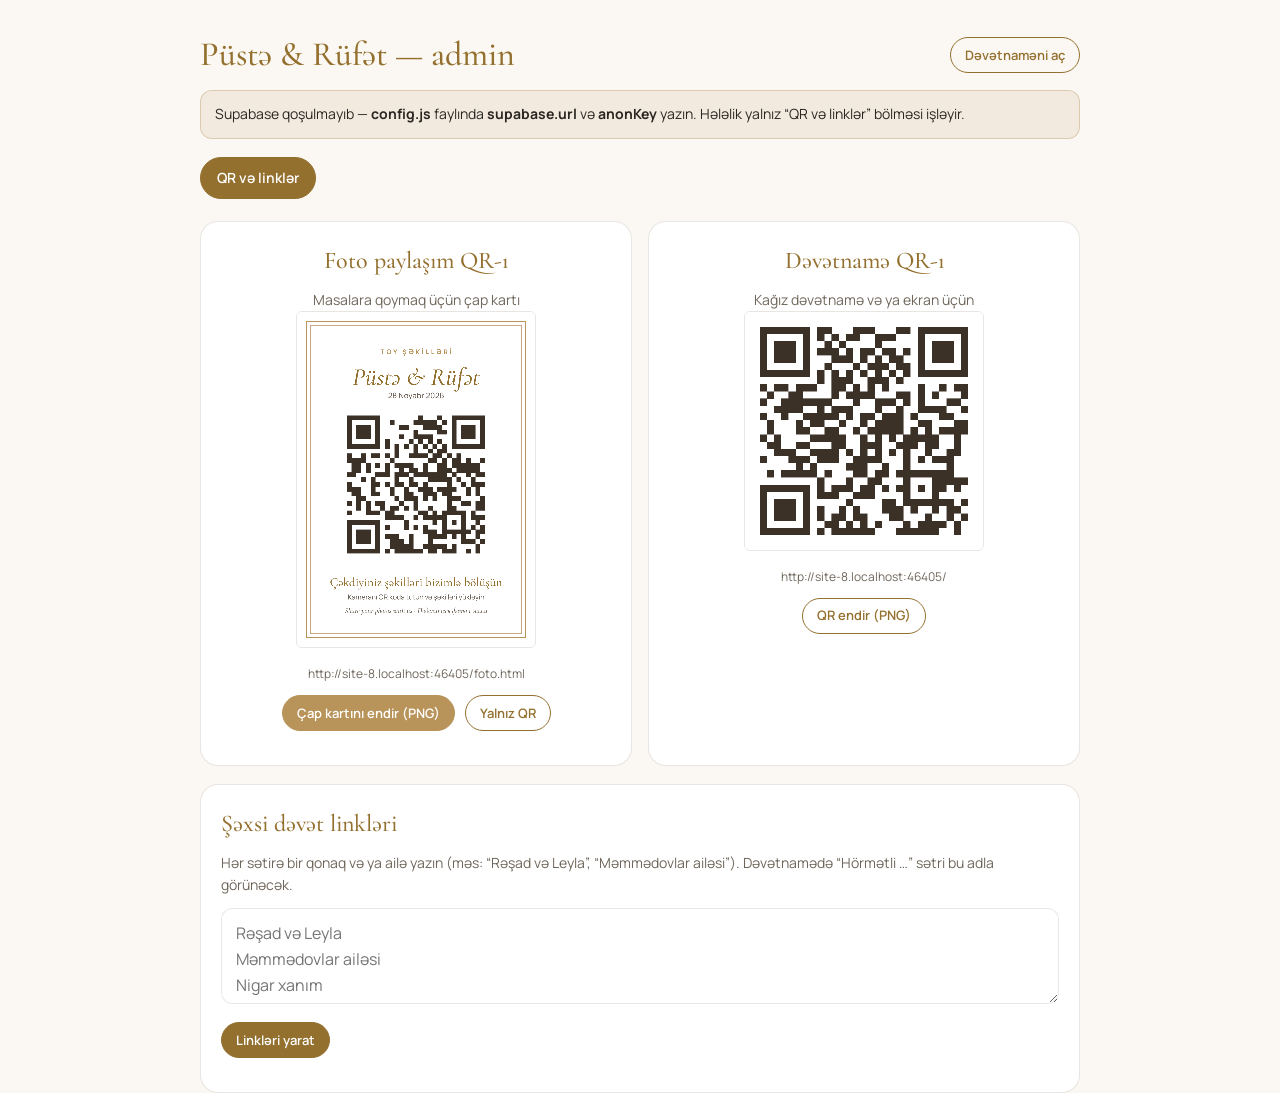
==== admin.html @ 95a64c93 "Add files via upload" ====
<!doctype html>
<html lang="az">
<head>
<meta charset="utf-8">
<meta name="viewport" content="width=device-width, initial-scale=1">
<meta name="robots" content="noindex, nofollow">
<title>Admin — Toy</title>
<link rel="preconnect" href="https://fonts.googleapis.com">
<link rel="preconnect" href="https://fonts.gstatic.com" crossorigin>
<link href="https://fonts.googleapis.com/css2?family=Cormorant+Garamond:ital,wght@0,500;1,500&family=Manrope:wght@400;500;600;700&display=swap" rel="stylesheet">
<link rel="stylesheet" href="assets/style.css">
<style>
  body { background: var(--ivory); }
  .wrap { max-width: 920px; }
  .top { padding: 28px 0 8px; display: flex; justify-content: space-between; align-items: center; gap: 12px; flex-wrap: wrap; }
  .top h1 { font-family: var(--serif); font-weight: 500; font-size: 34px; color: var(--emerald); }
  .tabs { display: flex; gap: 6px; flex-wrap: wrap; margin: 16px 0 22px; }
  .tabs button { border: 1px solid var(--line); background: var(--paper); padding: 9px 16px; border-radius: 999px; font-weight: 600; font-size: 14px; cursor: pointer; }
  .tabs button[aria-selected="true"] { background: var(--emerald); color: var(--paper); border-color: var(--emerald); }
  .panel { display: none; } .panel.on { display: block; }
  .stats { display: grid; grid-template-columns: repeat(auto-fit, minmax(150px, 1fr)); gap: 10px; margin-bottom: 18px; }
  .stat { background: var(--paper); border: 1px solid var(--line); border-radius: 14px; padding: 14px 16px; }
  .stat b { display: block; font-family: var(--serif); font-size: 36px; color: var(--emerald); line-height: 1.1; font-weight: 500; }
  .stat span { font-size: 12px; color: var(--ink-soft); font-weight: 600; letter-spacing: .04em; }
  .tbl-wrap { overflow-x: auto; background: var(--paper); border: 1px solid var(--line); border-radius: 14px; }
  table { width: 100%; border-collapse: collapse; font-size: 14px; }
  th, td { text-align: left; padding: 10px 12px; border-bottom: 1px solid var(--line); vertical-align: top; }
  th { font-size: 11px; text-transform: uppercase; letter-spacing: .08em; color: var(--ink-soft); background: rgba(0,0,0,.02); }
  tr:last-child td { border-bottom: 0; }
  .pill { display: inline-block; padding: 2px 10px; border-radius: 999px; font-size: 12px; font-weight: 700; }
  .pill.yes { background: rgba(47,107,79,.12); color: var(--ok); }
  .pill.no { background: rgba(155,59,59,.1); color: var(--err); }
  .pill.maybe { background: rgba(176,141,87,.15); color: #7E5E2D; }
  .del { border: 0; background: none; color: var(--err); cursor: pointer; font-size: 18px; line-height: 1; padding: 4px; }
  .bar { display: flex; gap: 10px; flex-wrap: wrap; align-items: center; margin-bottom: 14px; }
  .login { max-width: 380px; margin: 40px auto; background: var(--paper); border: 1px solid var(--line); border-radius: var(--radius); padding: 26px; box-shadow: var(--shadow); }
  .qr-grid { display: grid; grid-template-columns: repeat(auto-fit, minmax(260px, 1fr)); gap: 16px; }
  .qr-box { background: var(--paper); border: 1px solid var(--line); border-radius: var(--radius); padding: 20px; text-align: center; }
  .qr-box canvas { width: 100%; max-width: 240px; height: auto; border-radius: 6px; border: 1px solid var(--line); }
  .qr-box h3, .links h3 { font-family: var(--serif); font-weight: 500; font-size: 24px; color: var(--emerald); margin-bottom: 8px; }
  .url { font-size: 12px; word-break: break-all; color: var(--ink-soft); margin: 8px 0 12px; }
  .links { margin-top: 18px; background: var(--paper); border: 1px solid var(--line); border-radius: var(--radius); padding: 20px; }
  .link-row { display: flex; gap: 8px; align-items: center; padding: 10px 0; border-bottom: 1px solid var(--line); flex-wrap: wrap; }
  .link-row:last-child { border-bottom: 0; }
  .link-row .nm { font-weight: 700; min-width: 140px; }
  .link-row .u { flex: 1; font-size: 12px; color: var(--ink-soft); word-break: break-all; min-width: 200px; }
  .btn.sm { min-height: 36px; padding: 0 14px; font-size: 13px; }
  .pgrid { display: grid; grid-template-columns: repeat(auto-fill, minmax(110px, 1fr)); gap: 6px; }
  .pgrid figure { position: relative; aspect-ratio: 1; background: #E8E2D4; border-radius: 6px; overflow: hidden; }
  .pgrid img { width: 100%; height: 100%; object-fit: cover; }
  .pgrid .del { position: absolute; top: 4px; right: 4px; background: rgba(255,255,255,.9); border-radius: 50%; width: 28px; height: 28px; font-size: 16px; }
  .pgrid figcaption { position: absolute; left: 0; right: 0; bottom: 0; font-size: 10px; color: #fff; background: linear-gradient(transparent, rgba(0,0,0,.6)); padding: 10px 6px 4px; white-space: nowrap; overflow: hidden; text-overflow: ellipsis; }
  .warn { background: rgba(176,141,87,.12); border: 1px solid rgba(176,141,87,.35); border-radius: 12px; padding: 12px 14px; font-size: 14px; margin-bottom: 18px; }
</style>
</head>
<body>
<div class="wrap">
  <div class="top">
    <h1 id="title">Admin panel</h1>
    <div class="bar" style="margin:0"><a class="btn ghost sm" href="index.html" target="_blank">Dəvətnaməni aç</a><button class="btn ghost sm" id="logout" hidden>Çıxış</button></div>
  </div>

  <div class="warn" id="demoWarn" hidden>Supabase qoşulmayıb — <b>config.js</b> faylında <b>supabase.url</b> və <b>anonKey</b> yazın. Hələlik yalnız “QR və linklər” bölməsi işləyir.</div>

  <form class="login" id="loginForm" hidden>
    <h2 class="sec-title" style="font-size:30px;margin-bottom:16px">Giriş</h2>
    <div class="field"><label for="em">E-poçt</label><input class="input" id="em" type="email" autocomplete="username" required></div>
    <div class="field"><label for="pw">Şifrə</label><input class="input" id="pw" type="password" autocomplete="current-password" required></div>
    <button class="btn block">Daxil ol</button>
    <div class="notice" id="loginMsg"></div>
  </form>

  <div class="tabs" role="tablist" id="tabs">
    <button role="tab" data-p="pRsvp" class="needs-auth">Təsdiqlər</button>
    <button role="tab" data-p="pWish" class="needs-auth">Təbriklər</button>
    <button role="tab" data-p="pPhoto" class="needs-auth">Şəkillər</button>
    <button role="tab" data-p="pQr">QR və linklər</button>
  </div>

  <!-- RSVP -->
  <section class="panel" id="pRsvp">
    <div class="stats" id="stats"></div>
    <div class="bar"><button class="btn sm" id="csv">CSV (Excel) endir</button><button class="btn ghost sm" id="reloadR">Yenilə</button></div>
    <div class="tbl-wrap"><table><thead><tr><th>Ad</th><th>Cavab</th><th>Nəfər</th><th>Qeyd</th><th>Tarix</th><th></th></tr></thead><tbody id="rBody"></tbody></table></div>
  </section>

  <!-- Guestbook -->
  <section class="panel" id="pWish">
    <div class="bar"><span class="muted" id="wCount"></span></div>
    <div class="tbl-wrap"><table><thead><tr><th>Ad</th><th>Təbrik</th><th>Tarix</th><th></th></tr></thead><tbody id="wBody"></tbody></table></div>
  </section>

  <!-- Photos -->
  <section class="panel" id="pPhoto">
    <div class="bar"><button class="btn gold sm" id="zip">Bütün şəkilləri ZIP endir</button><span class="muted" id="pCount"></span></div>
    <div class="progress" id="zprog"><i></i></div>
    <p class="muted" id="zmsg" style="margin:8px 0 14px;font-size:14px"></p>
    <div class="pgrid" id="pGrid"></div>
  </section>

  <!-- QR & Links -->
  <section class="panel" id="pQr">
    <div class="qr-grid">
      <div class="qr-box">
        <h3>Foto paylaşım QR-ı</h3>
        <p class="muted" style="font-size:14px">Masalara qoymaq üçün çap kartı</p>
        <canvas id="cardCanvas" width="1240" height="1748"></canvas>
        <p class="url" id="fotoUrl"></p>
        <div class="bar" style="justify-content:center"><button class="btn gold sm" id="dlCard">Çap kartını endir (PNG)</button><button class="btn ghost sm" id="dlQr">Yalnız QR</button></div>
      </div>
      <div class="qr-box">
        <h3>Dəvətnamə QR-ı</h3>
        <p class="muted" style="font-size:14px">Kağız dəvətnamə və ya ekran üçün</p>
        <canvas id="invQr" width="1024" height="1024"></canvas>
        <p class="url" id="invUrl"></p>
        <div class="bar" style="justify-content:center"><button class="btn ghost sm" id="dlInv">QR endir (PNG)</button></div>
      </div>
    </div>

    <div class="links">
      <h3>Şəxsi dəvət linkləri</h3>
      <p class="muted" style="font-size:14px;margin-bottom:12px">Hər sətirə bir qonaq və ya ailə yazın (məs: “Rəşad və Leyla”, “Məmmədovlar ailəsi”). Dəvətnamədə “Hörmətli …” sətri bu adla görünəcək.</p>
      <textarea class="input" id="names" placeholder="Rəşad və Leyla&#10;Məmmədovlar ailəsi&#10;Nigar xanım"></textarea>
      <div class="bar" style="margin-top:10px"><button class="btn sm" id="mk">Linkləri yarat</button></div>
      <div id="linkList"></div>
    </div>
  </section>
</div>

<script src="config.js"></script>
<script src="assets/core.js"></script>
<script src="assets/vendor/qrcode.js"></script>
<script>
(function () {
  const T = TOY, W = T.W, $ = id => document.getElementById(id);
  const fmt = s => new Date(s).toLocaleString("az-AZ", { timeZone: "Asia/Baku", day: "2-digit", month: "2-digit", hour: "2-digit", minute: "2-digit" });
  $("title").textContent = `${W.bride} & ${W.groom} — admin`;
  let sb = null, rsvps = [], photos = [];

  /* ---------- Tabs ---------- */
  function openTab(id) {
    document.querySelectorAll(".tabs button").forEach(b => b.setAttribute("aria-selected", b.dataset.p === id));
    document.querySelectorAll(".panel").forEach(p => p.classList.toggle("on", p.id === id));
  }
  $("tabs").addEventListener("click", e => { const b = e.target.closest("button"); if (b && !b.hidden) openTab(b.dataset.p); });
  function authUI(on) {
    document.querySelectorAll(".needs-auth").forEach(b => b.hidden = !on);
    $("loginForm").hidden = on || T.isDemo;
    $("logout").hidden = !on;
    openTab(on ? "pRsvp" : "pQr");
  }

  /* ---------- Auth ---------- */
  async function init() {
    buildQr();
    if (T.isDemo) { $("demoWarn").hidden = false; authUI(false); return; }
    sb = await T.sb();
    const { data } = await sb.auth.getSession();
    if (data.session) { authUI(true); loadAll(); } else authUI(false);
  }
  $("loginForm").addEventListener("submit", async e => {
    e.preventDefault();
    const { error } = await sb.auth.signInWithPassword({ email: $("em").value.trim(), password: $("pw").value });
    if (error) { const m = $("loginMsg"); m.className = "notice show err"; m.textContent = "E-poçt və ya şifrə yanlışdır."; return; }
    authUI(true); loadAll();
  });
  $("logout").onclick = async () => { await sb.auth.signOut(); location.reload(); };

  function loadAll() { loadR(); loadW(); loadP(); }

  /* ---------- RSVP ---------- */
  async function loadR() {
    const { data, error } = await sb.from("rsvps").select("*").order("created_at", { ascending: false });
    if (error) { $("rBody").innerHTML = `<tr><td colspan="6">Xəta: ${T.esc(error.message)} — admin e-poçtu SQL-də düzgün yazılıbmı?</td></tr>`; return; }
    rsvps = data || [];
    const by = k => rsvps.filter(r => r.attending === k);
    const heads = by("yes").reduce((s, r) => s + (r.guests || 0), 0);
    const maybeHeads = by("maybe").reduce((s, r) => s + (r.guests || 0), 0);
    $("stats").innerHTML = [
      [heads, `Gələcək nəfər (${by("yes").length} cavab)`],
      [by("no").length, "Gəlməyəcək"],
      [maybeHeads, `Bəlkə — nəfər (${by("maybe").length} cavab)`],
      [rsvps.length, "Cəmi cavab"]
    ].map(([n, l]) => `<div class="stat"><b>${n}</b><span>${l}</span></div>`).join("");
    const lbl = { yes: "Gələcək", no: "Gəlməyəcək", maybe: "Bəlkə" };
    $("rBody").innerHTML = rsvps.length ? rsvps.map(r => `<tr><td><b>${T.esc(r.name)}</b></td><td><span class="pill ${r.attending}">${lbl[r.attending] || r.attending}</span></td><td>${r.guests ?? ""}</td><td>${T.esc(r.message || "")}</td><td style="white-space:nowrap">${fmt(r.created_at)}</td><td><button class="del" data-t="rsvps" data-id="${r.id}" title="Sil">×</button></td></tr>`).join("")
      : `<tr><td colspan="6" class="muted">Hələ cavab yoxdur.</td></tr>`;
  }
  $("reloadR").onclick = loadR;
  $("csv").onclick = () => {
    const rows = [["Ad", "Cavab", "Nəfər", "Qeyd", "Dil", "Tarix"], ...rsvps.map(r => [r.name, r.attending, r.guests, r.message || "", r.lang || "", fmt(r.created_at)])];
    const csv = "﻿" + rows.map(r => r.map(v => `"${String(v ?? "").replace(/"/g, '""')}"`).join(";")).join("\r\n");
    download(new Blob([csv], { type: "text/csv;charset=utf-8" }), "toy-tesdiqler.csv");
  };

  /* ---------- Guestbook ---------- */
  async function loadW() {
    const { data, error } = await sb.from("guestbook").select("*").order("created_at", { ascending: false });
    if (error) return;
    $("wCount").textContent = `${data.length} təbrik`;
    $("wBody").innerHTML = data.length ? data.map(w => `<tr><td><b>${T.esc(w.name)}</b></td><td>${T.esc(w.message)}</td><td style="white-space:nowrap">${fmt(w.created_at)}</td><td><button class="del" data-t="guestbook" data-id="${w.id}" title="Sil">×</button></td></tr>`).join("")
      : `<tr><td colspan="4" class="muted">Hələ təbrik yoxdur.</td></tr>`;
  }

  /* ---------- Photos ---------- */
  async function loadP() {
    const { data, error } = await sb.from("photos").select("*").order("created_at", { ascending: false });
    if (error) return;
    photos = data || [];
    $("pCount").textContent = `${photos.length} şəkil`;
    $("pGrid").innerHTML = photos.map(p => `<figure><img loading="lazy" src="${T.esc(T.photoUrl(p.path))}" alt=""><button class="del" data-t="photos" data-id="${p.id}" data-path="${T.esc(p.path)}" title="Sil">×</button>${p.uploader ? `<figcaption>${T.esc(p.uploader)}</figcaption>` : ""}</figure>`).join("");
  }
  $("zip").onclick = async () => {
    if (!photos.length) return;
    const btn = $("zip"); btn.disabled = true;
    if (!window.JSZip) await new Promise((res, rej) => { const s = document.createElement("script"); s.src = "assets/vendor/jszip.min.js"; s.onload = res; s.onerror = rej; document.head.appendChild(s); });
    const zip = new JSZip(), bar = $("zprog"); bar.classList.add("show");
    let i = 0, fail = 0;
    for (const p of photos) {
      try {
        const r = await fetch(T.photoUrl(p.path)); if (!r.ok) throw 0;
        const who = (p.uploader || "qonaq").replace(/[^\p{L}\p{N} _-]/gu, "").trim().slice(0, 30) || "qonaq";
        zip.file(`${String(photos.length - i).padStart(4, "0")}-${who}.jpg`, await r.blob());
      } catch (e) { fail++; }
      i++; bar.firstChild.style.width = (i / photos.length * 90) + "%";
      $("zmsg").textContent = `${i} / ${photos.length} hazırlanır…`;
    }
    $("zmsg").textContent = "ZIP faylı yaradılır…";
    const blob = await zip.generateAsync({ type: "blob" }, m => bar.firstChild.style.width = (90 + m.percent / 10) + "%");
    download(blob, `${W.bride}-${W.groom}-toy-sekilleri.zip`);
    $("zmsg").textContent = `Hazırdır: ${photos.length - fail} şəkil${fail ? `, ${fail} şəkil alınmadı` : ""}.`;
    btn.disabled = false; setTimeout(() => bar.classList.remove("show"), 1500);
  };

  /* ---------- Delete ---------- */
  document.addEventListener("click", async e => {
    const b = e.target.closest(".del"); if (!b || !sb) return;
    if (!confirm("Silinsin? Bu geri qaytarılmır.")) return;
    if (b.dataset.path) await sb.storage.from("photos").remove([b.dataset.path]);
    const { error } = await sb.from(b.dataset.t).delete().eq("id", b.dataset.id);
    if (error) return alert("Silinmədi: " + error.message);
    ({ rsvps: loadR, guestbook: loadW, photos: loadP })[b.dataset.t]();
  });

  /* ---------- QR ---------- */
  function qrMatrix(text) { const q = qrcode(0, "M"); q.addData(text); q.make(); return q; }
  function drawQr(ctx, text, x, y, size, color) {
    const q = qrMatrix(text), n = q.getModuleCount(), cell = size / n;
    ctx.fillStyle = color;
    for (let r = 0; r < n; r++) for (let c = 0; c < n; c++) if (q.isDark(r, c))
      ctx.fillRect(Math.floor(x + c * cell), Math.floor(y + r * cell), Math.ceil(cell), Math.ceil(cell));
  }
  const fotoLink = () => T.baseUrl() + "foto.html";
  const invLink = () => T.baseUrl();

  async function buildQr() {
    $("fotoUrl").textContent = fotoLink(); $("invUrl").textContent = invLink();
    try { await Promise.all([document.fonts.load('500 120px "Cormorant Garamond"'), document.fonts.load('italic 500 120px "Cormorant Garamond"'), document.fonts.load('700 40px "Manrope"')]); } catch (e) {}
    const css = getComputedStyle(document.documentElement), v = n => css.getPropertyValue(n).trim();
    const C = { paper: v("--paper") || "#FBF8F2", gold: v("--gold") || "#B08D57", main: v("--emerald") || "#1E4D3F", deep: v("--emerald-deep") || "#13352B", soft: v("--ink-soft") || "#55605A" };
    // Çap kartı (A6, 300 dpi)
    const c = $("cardCanvas"), x = c.getContext("2d"), Wd = c.width, H = c.height;
    x.fillStyle = C.paper; x.fillRect(0, 0, Wd, H);
    x.strokeStyle = C.gold; x.lineWidth = 4; x.strokeRect(50, 50, Wd - 100, H - 100);
    x.lineWidth = 1.5; x.strokeRect(70, 70, Wd - 140, H - 140);
    x.textAlign = "center"; x.fillStyle = C.gold;
    x.font = '700 34px "Manrope", sans-serif'; spaced(x, "TOY ŞƏKİLLƏRİ", Wd / 2, 220, 10);
    x.fillStyle = C.main; x.font = 'italic 500 128px "Cormorant Garamond", serif';
    x.fillText(`${W.bride} & ${W.groom}`, Wd / 2, 380, Wd - 200);
    x.fillStyle = C.soft; x.font = '500 40px "Manrope", sans-serif';
    x.fillText(T.longDate(W.date), Wd / 2, 450);
    const qs = 720, qx = (Wd - qs) / 2, qy = 540;
    x.fillStyle = "#fff"; x.fillRect(qx - 30, qy - 30, qs + 60, qs + 60);
    drawQr(x, fotoLink(), qx, qy, qs, C.deep);
    x.fillStyle = C.main; x.font = '500 64px "Cormorant Garamond", serif';
    x.fillText("Çəkdiyiniz şəkilləri bizimlə bölüşün", Wd / 2, 1430, Wd - 180);
    x.fillStyle = C.soft; x.font = '400 36px "Manrope", sans-serif';
    x.fillText("Kameranı QR koda tutun və şəkilləri yükləyin", Wd / 2, 1500, Wd - 180);
    x.font = 'italic 500 38px "Cormorant Garamond", serif';
    x.fillText("Share your photos with us · Поделитесь фото с нами", Wd / 2, 1570, Wd - 180);
    // Dəvətnamə QR
    const c2 = $("invQr"), y = c2.getContext("2d");
    y.fillStyle = "#fff"; y.fillRect(0, 0, 1024, 1024); drawQr(y, invLink(), 64, 64, 896, C.deep);
  }
  function spaced(ctx, text, cx, cy, sp) {
    const w = [...text].reduce((s, ch) => s + ctx.measureText(ch).width + sp, -sp);
    let px = cx - w / 2; ctx.textAlign = "left";
    for (const ch of text) { ctx.fillText(ch, px, cy); px += ctx.measureText(ch).width + sp; }
    ctx.textAlign = "center";
  }
  function plainQrBlob(text) {
    const c = document.createElement("canvas"); c.width = c.height = 1024; const x = c.getContext("2d");
    x.fillStyle = "#fff"; x.fillRect(0, 0, 1024, 1024); drawQr(x, text, 64, 64, 896, "#000");
    return new Promise(r => c.toBlob(r, "image/png"));
  }
  $("dlCard").onclick = () => $("cardCanvas").toBlob(b => download(b, "foto-qr-kart.png"), "image/png");
  $("dlQr").onclick = async () => download(await plainQrBlob(fotoLink()), "foto-qr.png");
  $("dlInv").onclick = () => $("invQr").toBlob(b => download(b, "devetname-qr.png"), "image/png");

  /* ---------- Şəxsi linklər ---------- */
  $("mk").onclick = () => {
    const names = $("names").value.split("\n").map(s => s.trim()).filter(Boolean);
    $("linkList").innerHTML = names.map((n, i) => {
      const url = invLink() + "?g=" + encodeURIComponent(n);
      const wa = "https://wa.me/?text=" + encodeURIComponent(`${n}, sizi toyumuza dəvət edirik! ${url}`);
      return `<div class="link-row"><span class="nm">${T.esc(n)}</span><span class="u">${T.esc(url)}</span><button class="btn ghost sm" data-copy="${T.esc(url)}">Kopyala</button><a class="btn sm" href="${T.esc(wa)}" target="_blank" rel="noopener">WhatsApp</a></div>`;
    }).join("");
  };
  $("linkList").addEventListener("click", async e => {
    const b = e.target.closest("[data-copy]"); if (!b) return;
    try { await navigator.clipboard.writeText(b.dataset.copy); b.textContent = "Kopyalandı ✓"; setTimeout(() => b.textContent = "Kopyala", 1500); } catch (err) { prompt("Kopyalayın:", b.dataset.copy); }
  });

  function download(blob, name) { const a = document.createElement("a"); a.href = URL.createObjectURL(blob); a.download = name; document.body.appendChild(a); a.click(); a.remove(); setTimeout(() => URL.revokeObjectURL(a.href), 4000); }

  init();
})();
</script>
</body>
</html>
---- assets/style.css ----
:root {
  --ivory: #F6F1E7;
  --paper: #FBF8F2;
  --ink: #1D2622;
  --ink-soft: #55605A;
  --emerald: #1E4D3F;
  --emerald-deep: #13352B;
  --gold: #B08D57;
  --gold-soft: #D9C29A;
  --line: rgba(29, 38, 34, .12);
  --ok: #2F6B4F;
  --err: #9B3B3B;
  --radius: 18px;
  --shadow: 0 1px 2px rgba(19, 53, 43, .06), 0 10px 30px rgba(19, 53, 43, .08);
  --serif: "Cormorant Garamond", "Times New Roman", serif;
  --sans: "Manrope", system-ui, -apple-system, "Segoe UI", sans-serif;
}

* { box-sizing: border-box; margin: 0; padding: 0; }
[hidden] { display: none !important; }
html { -webkit-text-size-adjust: 100%; scroll-behavior: smooth; }
body {
  font-family: var(--sans);
  color: var(--ink);
  background: var(--ivory);
  line-height: 1.6;
  font-size: 16px;
  -webkit-font-smoothing: antialiased;
}
body.locked { overflow: hidden; }
img { max-width: 100%; display: block; }
button, input, textarea, select { font: inherit; color: inherit; }
a { color: var(--emerald); }

.wrap { max-width: 560px; margin: 0 auto; padding: 0 20px; }

/* ---------- Top bar ---------- */
.topbar {
  position: fixed; inset: 0 0 auto 0; z-index: 40;
  display: flex; justify-content: space-between; align-items: center;
  padding: 12px 16px; pointer-events: none;
}
.topbar > * { pointer-events: auto; }
.lang-switch { display: flex; gap: 2px; background: rgba(251, 248, 242, .88); backdrop-filter: blur(8px);
  border: 1px solid var(--line); border-radius: 999px; padding: 3px; }
.lang-switch button { border: 0; background: transparent; padding: 6px 11px; border-radius: 999px;
  font-size: 12px; font-weight: 700; letter-spacing: .08em; cursor: pointer; color: var(--ink-soft); }
.lang-switch button[aria-pressed="true"] { background: var(--emerald); color: var(--paper); }
.music-btn { width: 40px; height: 40px; border-radius: 50%; border: 1px solid var(--line);
  background: rgba(251, 248, 242, .88); backdrop-filter: blur(8px); cursor: pointer;
  display: grid; place-items: center; color: var(--emerald); }
.music-btn[hidden] { display: none; }
.music-btn svg { width: 18px; height: 18px; }
.music-btn.playing .bars rect { animation: eq 1s ease-in-out infinite; transform-origin: bottom; }
.music-btn.playing .bars rect:nth-child(2) { animation-delay: .2s; }
.music-btn.playing .bars rect:nth-child(3) { animation-delay: .4s; }
@keyframes eq { 0%, 100% { transform: scaleY(.4); } 50% { transform: scaleY(1); } }

/* ---------- Envelope intro ---------- */
.intro {
  position: fixed; inset: 0; z-index: 60;
  background: radial-gradient(120% 90% at 50% 20%, #24604E 0%, var(--emerald-deep) 70%);
  display: flex; flex-direction: column; align-items: center; justify-content: center; gap: 28px;
  transition: opacity .9s ease, visibility .9s;
  overflow: hidden;
}
.intro::before { /* faint lattice */
  content: ""; position: absolute; inset: 0; opacity: .08;
  background-image: radial-gradient(circle at 1px 1px, var(--gold-soft) 1px, transparent 0);
  background-size: 22px 22px;
}
.intro.gone { opacity: 0; visibility: hidden; }
.envelope {
  position: relative; width: min(82vw, 340px); aspect-ratio: 1.45; cursor: pointer;
  perspective: 1200px; border: 0; background: none;
}
.env-back, .env-front, .env-flap, .env-card { position: absolute; left: 0; right: 0; }
.env-back { inset: 0; background: #E9DFCB; border-radius: 6px; box-shadow: 0 20px 50px rgba(0, 0, 0, .35); }
.env-card {
  left: 7%; right: 7%; top: 8%; bottom: 8%; background: var(--paper); border-radius: 4px;
  display: flex; flex-direction: column; align-items: center; justify-content: center; gap: 2px;
  transition: transform 1s cubic-bezier(.2, .8, .2, 1) .45s, opacity .25s ease .3s; z-index: 1; opacity: 0;
  border: 1px solid rgba(176, 141, 87, .4);
}
.env-card .small { font-size: 9px; letter-spacing: .3em; color: var(--gold); font-weight: 700; }
.env-card .nm { font-family: var(--serif); font-style: italic; font-size: clamp(24px, 7vw, 32px); color: var(--emerald); line-height: 1.1; }
.env-front {
  inset: 0; z-index: 2; border-radius: 6px;
  background:
    linear-gradient(to top right, #F1E8D6 49.6%, transparent 50%) left / 50.5% 100% no-repeat,
    linear-gradient(to top left, #F1E8D6 49.6%, transparent 50%) right / 50.5% 100% no-repeat;
}
.env-front::after { content: ""; position: absolute; inset: 0; border-radius: 6px;
  background: linear-gradient(to top, #EDE3CF 0 46%, transparent 46%);
  clip-path: polygon(0 100%, 50% 52%, 100% 100%); }
.env-flap {
  top: 0; height: 56%; z-index: 3; transform-origin: top center;
  transition: transform .8s cubic-bezier(.4, 0, .2, 1), z-index 0s .4s;
  background: #E4D7BE; clip-path: polygon(0 0, 100% 0, 50% 100%);
  filter: drop-shadow(0 2px 2px rgba(0, 0, 0, .1));
}
.seal {
  position: absolute; z-index: 4; left: 50%; top: 56%; transform: translate(-50%, -50%);
  width: 70px; height: 70px; border-radius: 50%;
  background: radial-gradient(circle at 35% 30%, #D7B97F, #A57E43 60%, #7E5E2D);
  box-shadow: 0 4px 10px rgba(0, 0, 0, .3), inset 0 0 0 3px rgba(255, 255, 255, .15), inset 0 0 0 7px rgba(126, 94, 45, .35);
  display: grid; place-items: center; color: #FFF6E2;
  font-family: var(--serif); font-style: italic; font-size: 20px; font-weight: 600;
  transition: opacity .35s ease, transform .35s ease;
  animation: pulse 2.4s ease-in-out infinite;
}
@keyframes pulse { 0%, 100% { transform: translate(-50%, -50%) scale(1); } 50% { transform: translate(-50%, -50%) scale(1.06); } }
.intro.opening .seal { opacity: 0; transform: translate(-50%, -50%) scale(.6); animation: none; }
.intro.opening .env-flap { transform: rotateX(180deg); z-index: 0; }
.intro.opening .env-card { transform: translateY(-46%); opacity: 1; }
.intro .tap { color: var(--gold-soft); font-size: 13px; letter-spacing: .12em; text-transform: uppercase; text-align: center; padding: 0 24px; }
.intro .lang-switch { position: absolute; top: 14px; right: 14px; background: rgba(255, 255, 255, .08); border-color: rgba(217, 194, 154, .3); }
.intro .lang-switch button { color: var(--gold-soft); }
.intro .lang-switch button[aria-pressed="true"] { background: var(--gold-soft); color: var(--emerald-deep); }

/* ---------- Hero ---------- */
.hero { min-height: 100svh; display: flex; align-items: center; text-align: center; padding: 90px 0 60px;
  background:
    radial-gradient(80% 50% at 50% 0%, rgba(176, 141, 87, .14), transparent 70%),
    var(--ivory); }
.hero .wrap { width: 100%; }
.eyebrow { font-size: 11px; letter-spacing: .32em; font-weight: 700; color: var(--gold); text-transform: uppercase; }
.names { font-family: var(--serif); font-weight: 500; font-style: italic; color: var(--emerald);
  font-size: clamp(54px, 16vw, 84px); line-height: .95; margin: 22px 0 8px; }
.names .amp { display: block; font-size: .45em; color: var(--gold); margin: 6px 0; font-style: normal; }
.hero-date { font-family: var(--serif); font-size: 26px; letter-spacing: .12em; margin-top: 18px; }
.hero-sub { color: var(--ink-soft); font-size: 14px; letter-spacing: .04em; }
.guest-line { font-family: var(--serif); font-size: 22px; color: var(--emerald); margin-top: 34px; font-style: italic; }
.invite-text { font-family: var(--serif); font-size: 20px; line-height: 1.5; color: var(--ink); margin: 12px auto 0; max-width: 30ch; }
.ornament { color: var(--gold); width: 150px; margin: 0 auto; }
.scroll-cue { margin-top: 40px; color: var(--gold); font-size: 22px; animation: bob 2s ease-in-out infinite; display: inline-block; text-decoration: none; }
@keyframes bob { 0%, 100% { transform: translateY(0); } 50% { transform: translateY(6px); } }

/* ---------- Sections ---------- */
section.block { padding: 64px 0; }
section.block.alt { background: var(--paper); }
.sec-title { font-family: var(--serif); font-weight: 500; font-size: clamp(34px, 9vw, 42px); color: var(--emerald);
  text-align: center; line-height: 1.1; }
.sec-head { text-align: center; margin-bottom: 30px; }
.sec-head .ornament { width: 90px; margin-top: 10px; }
.muted { color: var(--ink-soft); }
.center { text-align: center; }

/* Countdown */
.countdown { display: grid; grid-template-columns: repeat(4, 1fr); gap: 10px; }
.cd-cell { background: var(--paper); border: 1px solid var(--line); border-radius: 14px; padding: 16px 4px 12px; text-align: center; }
section.block.alt .cd-cell { background: var(--ivory); }
.cd-num { font-family: var(--serif); font-size: clamp(32px, 10vw, 44px); color: var(--emerald); line-height: 1; font-variant-numeric: tabular-nums; }
.cd-lbl { font-size: 10px; letter-spacing: .14em; text-transform: uppercase; color: var(--ink-soft); margin-top: 6px; font-weight: 600; }
.cd-msg { text-align: center; font-family: var(--serif); font-size: 26px; color: var(--emerald); }

/* Story */
.story { position: relative; padding-left: 28px; }
.story::before { content: ""; position: absolute; left: 7px; top: 6px; bottom: 6px; width: 1px; background: var(--gold-soft); }
.story-item { position: relative; padding-bottom: 26px; }
.story-item:last-child { padding-bottom: 0; }
.story-item::before { content: ""; position: absolute; left: -26px; top: 7px; width: 11px; height: 11px; border-radius: 50%;
  background: var(--paper); border: 2px solid var(--gold); }
.story-year { font-size: 12px; letter-spacing: .2em; font-weight: 700; color: var(--gold); }
.story-title { font-family: var(--serif); font-size: 24px; color: var(--emerald); line-height: 1.2; }

/* Venue */
.card { background: var(--paper); border: 1px solid var(--line); border-radius: var(--radius); box-shadow: var(--shadow); overflow: hidden; }
section.block.alt .card { background: var(--ivory); }
.venue-info { padding: 22px; text-align: center; }
.venue-name { font-family: var(--serif); font-size: 28px; color: var(--emerald); line-height: 1.15; }
.map { width: 100%; height: 240px; border: 0; display: block; background: #E8E2D4; }
.btn-row { display: flex; flex-wrap: wrap; gap: 10px; justify-content: center; margin-top: 18px; }
.btn {
  display: inline-flex; align-items: center; justify-content: center; gap: 8px;
  min-height: 46px; padding: 0 20px; border-radius: 999px; border: 1px solid var(--emerald);
  background: var(--emerald); color: var(--paper); font-weight: 600; font-size: 14px; text-decoration: none;
  cursor: pointer; transition: transform .15s ease, background .2s ease;
}
.btn:active { transform: scale(.98); }
.btn.ghost { background: transparent; color: var(--emerald); }
.btn.gold { background: var(--gold); border-color: var(--gold); color: #fff; }
.btn[disabled] { opacity: .55; cursor: default; }
.btn svg { width: 16px; height: 16px; }
.btn.block { width: 100%; }

/* Program */
.program { list-style: none; }
.program li { display: grid; grid-template-columns: 74px 1fr; gap: 14px; align-items: baseline; padding: 14px 0; border-bottom: 1px solid var(--line); }
.program li:last-child { border-bottom: 0; }
.program .tm { font-family: var(--serif); font-size: 24px; color: var(--gold); font-variant-numeric: tabular-nums; }
.program .ti { font-size: 16px; font-weight: 500; }

/* Dress code */
.dress { text-align: center; }
.dress-title { font-family: var(--serif); font-size: 30px; color: var(--emerald); }
.swatches { display: flex; justify-content: center; gap: 12px; margin-top: 18px; }
.swatch { width: 38px; height: 38px; border-radius: 50%; border: 3px solid var(--paper); box-shadow: 0 0 0 1px var(--line); }

/* Forms */
.field { margin-bottom: 16px; }
.field label, .lbl { display: block; font-size: 12px; font-weight: 700; letter-spacing: .08em; text-transform: uppercase; color: var(--ink-soft); margin-bottom: 6px; }
.input, textarea.input {
  width: 100%; min-height: 48px; padding: 12px 14px; border-radius: 12px; border: 1px solid var(--line);
  background: #fff; outline: none; transition: border-color .2s, box-shadow .2s; font-size: 16px;
}
textarea.input { min-height: 96px; resize: vertical; }
.input:focus { border-color: var(--gold); box-shadow: 0 0 0 3px rgba(176, 141, 87, .18); }
.choices { display: grid; gap: 8px; }
.choice { position: relative; }
.field .choice { text-transform: none; letter-spacing: 0; font-size: 16px; color: var(--ink); margin: 0; font-weight: 400; }
.choice input { position: absolute; opacity: 0; inset: 0; cursor: pointer; }
.choice span { display: flex; align-items: center; gap: 10px; min-height: 50px; padding: 0 16px; border: 1px solid var(--line);
  border-radius: 12px; background: #fff; font-weight: 600; transition: all .2s; }
.choice span::before { content: ""; width: 18px; height: 18px; border-radius: 50%; border: 2px solid var(--gold-soft); flex: none; transition: all .2s; }
.choice input:checked + span { border-color: var(--emerald); background: rgba(30, 77, 63, .05); }
.choice input:checked + span::before { border: 6px solid var(--emerald); }
.choice input:focus-visible + span { box-shadow: 0 0 0 3px rgba(176, 141, 87, .3); }
.stepper { display: flex; align-items: center; gap: 0; border: 1px solid var(--line); border-radius: 12px; background: #fff; width: max-content; }
.stepper button { width: 48px; height: 48px; border: 0; background: none; font-size: 22px; color: var(--emerald); cursor: pointer; }
.stepper output { min-width: 40px; text-align: center; font-weight: 700; font-size: 18px; }
.notice { margin-top: 14px; padding: 14px 16px; border-radius: 12px; font-size: 15px; display: none; }
.notice.show { display: block; }
.notice.ok { background: rgba(47, 107, 79, .1); color: var(--ok); }
.notice.err { background: rgba(155, 59, 59, .08); color: var(--err); }

/* Seating */
.seat-form { display: flex; gap: 8px; }
.seat-form .input { flex: 1; }
.seat-result { margin-top: 16px; text-align: center; font-family: var(--serif); font-size: 24px; color: var(--emerald); min-height: 1.4em; }
.seat-result.none { font-family: var(--sans); font-size: 15px; color: var(--ink-soft); }
.seat-result b { color: var(--gold); font-weight: 600; }

/* Guestbook */
.wishes { margin-top: 24px; display: grid; gap: 12px; }
.wish { background: #fff; border: 1px solid var(--line); border-radius: 14px; padding: 14px 16px; }
.wish p { font-family: var(--serif); font-size: 19px; line-height: 1.4; }
.wish .who { font-size: 12px; font-weight: 700; letter-spacing: .08em; color: var(--gold); margin-top: 6px; text-transform: uppercase; }

/* Photos */
.photo-cta { text-align: center; }
.qr-art { width: 120px; height: 120px; margin: 0 auto 18px; color: var(--emerald); }

/* Footer */
footer { padding: 56px 0 80px; text-align: center; background: var(--emerald-deep); color: var(--gold-soft); }
footer .names { font-size: 44px; color: var(--paper); margin: 10px 0; }
footer .ornament { color: var(--gold-soft); }
.demo-bar { position: fixed; left: 12px; right: 12px; bottom: 12px; z-index: 30; background: rgba(29, 38, 34, .9); color: #F6F1E7;
  font-size: 12px; padding: 8px 12px; border-radius: 10px; text-align: center; }

/* Reveal on scroll */
.reveal { opacity: 0; transform: translateY(18px); transition: opacity .8s ease, transform .8s ease; }
.reveal.in { opacity: 1; transform: none; }

/* Gallery (foto.html) */
.grid { display: grid; grid-template-columns: repeat(3, 1fr); gap: 4px; margin-top: 18px; }
.grid button { border: 0; padding: 0; aspect-ratio: 1; overflow: hidden; background: #E8E2D4; cursor: zoom-in; border-radius: 4px; }
.grid img { width: 100%; height: 100%; object-fit: cover; }
.lightbox { position: fixed; inset: 0; z-index: 80; background: rgba(10, 18, 15, .94); display: none; align-items: center; justify-content: center; padding: 16px; }
.lightbox.show { display: flex; }
.lightbox img { max-height: 88vh; border-radius: 6px; }
.lightbox .x { position: absolute; top: 12px; right: 12px; width: 44px; height: 44px; border-radius: 50%; border: 0; background: rgba(255, 255, 255, .12); color: #fff; font-size: 22px; cursor: pointer; }
.progress { height: 6px; border-radius: 6px; background: var(--line); overflow: hidden; margin-top: 14px; display: none; }
.progress.show { display: block; }
.progress i { display: block; height: 100%; width: 0; background: var(--gold); transition: width .3s; }
.upload-zone { border: 1.5px dashed var(--gold-soft); border-radius: var(--radius); padding: 28px 20px; text-align: center; background: var(--paper); }

@media (prefers-reduced-motion: reduce) {
  *, *::before, *::after { animation: none !important; transition: none !important; }
  .reveal { opacity: 1; transform: none; }
}
@media (min-width: 720px) {
  .choices.three { grid-template-columns: repeat(3, 1fr); }
  .choices.two { grid-template-columns: repeat(2, 1fr); }
}

/* =========================================================
   Ağ-qızılı tema
   ========================================================= */
:root[data-theme="white-gold"] {
  --ivory: #FBF8F3;
  --paper: #FFFFFF;
  --ink: #2A2621;
  --ink-soft: #6F665B;
  --emerald: #94702F;        /* əsas vurğu: başlıqlar, düymələr */
  --emerald-deep: #3B3127;
  --gold: #B8935A;
  --gold-soft: #DDC8A3;
  --line: rgba(70, 50, 20, .12);
  --shadow: 0 1px 2px rgba(80, 60, 30, .05), 0 12px 32px rgba(80, 60, 30, .08);
}
[data-theme="white-gold"] .intro {
  background: radial-gradient(120% 90% at 50% 25%, #FFFFFF 0%, #F6EFE3 55%, #EADDC6 100%);
}
[data-theme="white-gold"] .intro::before { opacity: .35; }
[data-theme="white-gold"] .intro .tap { color: #8C6A31; }
[data-theme="white-gold"] .intro .lang-switch { background: rgba(255, 255, 255, .7); border-color: rgba(148, 112, 47, .25); }
[data-theme="white-gold"] .intro .lang-switch button { color: #8C6A31; }
[data-theme="white-gold"] .intro .lang-switch button[aria-pressed="true"] { background: #94702F; color: #fff; }
[data-theme="white-gold"] .env-back { background: #EFE6D6; box-shadow: 0 24px 50px rgba(120, 90, 40, .25); }
[data-theme="white-gold"] .env-flap { background: #F3EBDC; filter: drop-shadow(0 3px 3px rgba(120, 90, 40, .15)); }
[data-theme="white-gold"] .env-front { background:
    linear-gradient(to top right, #FAF5EC 49.6%, transparent 50%) left / 50.5% 100% no-repeat,
    linear-gradient(to top left, #FAF5EC 49.6%, transparent 50%) right / 50.5% 100% no-repeat; }
[data-theme="white-gold"] .env-front::after { background: linear-gradient(to top, #F6EFE2 0 46%, transparent 46%); }
[data-theme="white-gold"] .env-card { border-color: rgba(184, 147, 90, .55); }
[data-theme="white-gold"] .hero { background:
    radial-gradient(70% 45% at 50% 0%, rgba(221, 200, 163, .35), transparent 70%), var(--ivory); }
[data-theme="white-gold"] .hero-date { color: var(--ink); }
[data-theme="white-gold"] .choice input:checked + span { background: rgba(148, 112, 47, .06); }
[data-theme="white-gold"] .names { background: linear-gradient(180deg, #A9853F 0%, #8A6526 100%); -webkit-background-clip: text; background-clip: text; color: transparent; }
[data-theme="white-gold"] .names .amp { -webkit-text-fill-color: var(--gold); }
[data-theme="white-gold"] footer { background: #F3EBDD; color: #6F665B; }
[data-theme="white-gold"] footer .names { background: none; color: var(--emerald); -webkit-text-fill-color: var(--emerald); }
[data-theme="white-gold"] footer .ornament { color: var(--gold); }
[data-theme="white-gold"] .demo-bar { background: rgba(59, 49, 39, .92); }

/* ---- Ağ-qızılı: kağız teksturası, qızılı budaq, parıltı ---- */
:root[data-theme="white-gold"] {
  --noise: url("data:image/svg+xml,%3Csvg xmlns='http://www.w3.org/2000/svg' width='220' height='220'%3E%3Cfilter id='n'%3E%3CfeTurbulence type='fractalNoise' baseFrequency='.85' numOctaves='3' stitchTiles='stitch'/%3E%3CfeColorMatrix values='0 0 0 0 .45 0 0 0 0 .38 0 0 0 0 .28 0 0 0 .14 0'/%3E%3C/filter%3E%3Crect width='100%25' height='100%25' filter='url(%23n)'/%3E%3C/svg%3E");
}
[data-theme="white-gold"] .intro { background:
    var(--noise),
    radial-gradient(120% 90% at 50% 25%, #FFFFFF 0%, #F6EFE3 55%, #EADDC6 100%); background-size: 220px, cover; }
[data-theme="white-gold"] .intro::before { display: none; }
[data-theme="white-gold"] .env-back { background: var(--noise), #EFE6D6; }
[data-theme="white-gold"] .env-card { background: var(--noise), #FFFDF9; }
[data-theme="white-gold"] .env-flap { background: var(--noise), linear-gradient(180deg, #F6EFE2, #EFE4D1); }
.env-sprig { position: absolute; z-index: 5; width: 46%; left: 52%; top: 18%; pointer-events: none;
  color: #B8935A; transition: opacity .3s ease; filter: drop-shadow(0 1px 0 rgba(255,255,255,.7)); }
.intro.opening .env-sprig { opacity: 0; }
[data-theme="emerald"] .env-sprig { display: none; }
.sparkles { position: absolute; inset: 0; width: 100%; height: 100%; pointer-events: none; }
.hero { position: relative; overflow: hidden; }
.hero .wrap { position: relative; z-index: 1; }
.hero-sprig { display: none; width: 150px; margin: 0 auto 6px; color: var(--gold); }
[data-theme="white-gold"] .hero-sprig { display: block; }
[data-theme="white-gold"] .names .amp { font-style: italic; font-size: .38em; letter-spacing: .05em; margin: 10px 0; }
[data-theme="white-gold"] .hero { background: var(--noise), radial-gradient(70% 45% at 50% 0%, rgba(221,200,163,.35), transparent 70%), var(--ivory); background-size: 220px, auto, auto; }
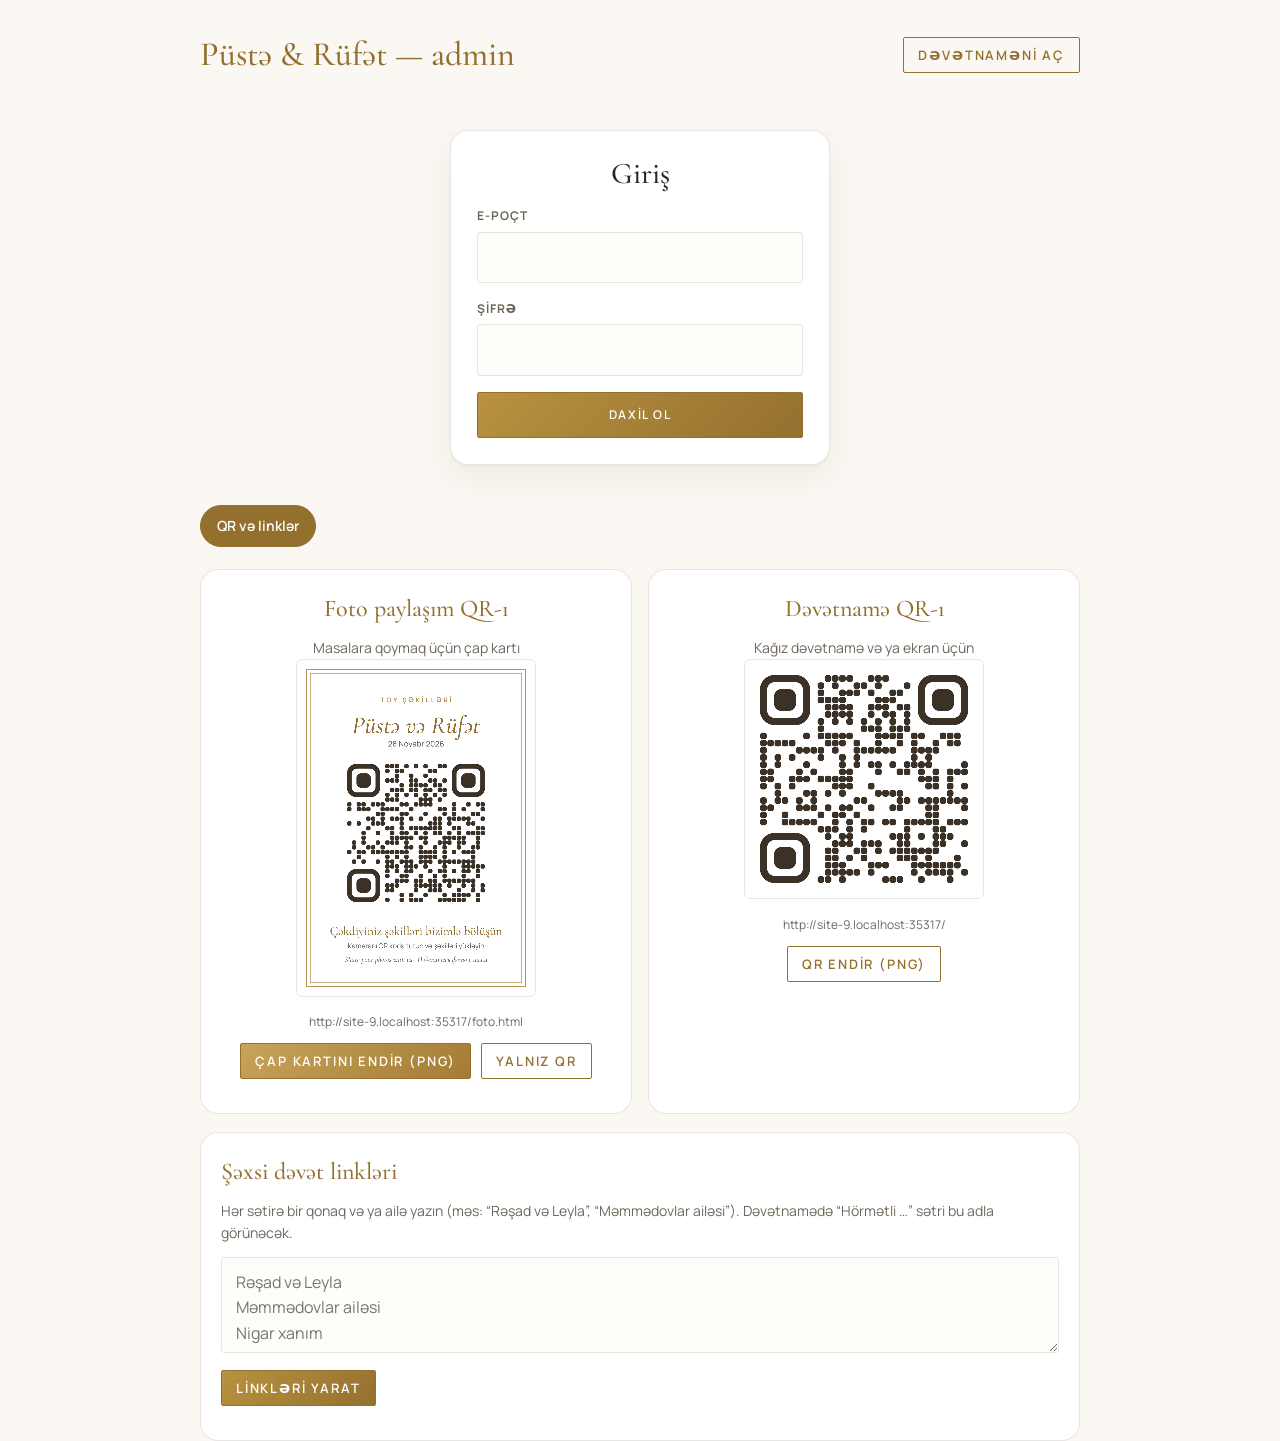
==== commit 8e6ba7c7: "Add files via upload" ====
--- a/admin.html
+++ b/admin.html
@@ -246,9 +246,17 @@
   function qrMatrix(text) { const q = qrcode(0, "M"); q.addData(text); q.make(); return q; }
   function drawQr(ctx, text, x, y, size, color) {
     const q = qrMatrix(text), n = q.getModuleCount(), cell = size / n;
+    const finder = (r, k) => (r < 7 && k < 7) || (r < 7 && k >= n - 7) || (r >= n - 7 && k < 7);
+    const rr = (px, py, w, h, rad) => { ctx.beginPath(); ctx.roundRect ? ctx.roundRect(px, py, w, h, rad) : ctx.rect(px, py, w, h); ctx.fill(); };
     ctx.fillStyle = color;
-    for (let r = 0; r < n; r++) for (let c = 0; c < n; c++) if (q.isDark(r, c))
-      ctx.fillRect(Math.floor(x + c * cell), Math.floor(y + r * cell), Math.ceil(cell), Math.ceil(cell));
+    for (let r = 0; r < n; r++) for (let k = 0; k < n; k++) if (q.isDark(r, k) && !finder(r, k))
+      rr(x + k * cell + cell * .04, y + r * cell + cell * .04, cell * .92, cell * .92, cell * .32);
+    for (const [r, k] of [[0, 0], [0, n - 7], [n - 7, 0]]) {               // yumru "göz"lər
+      const ex = x + k * cell, ey = y + r * cell;
+      ctx.lineWidth = cell; ctx.strokeStyle = color;
+      ctx.beginPath(); ctx.roundRect ? ctx.roundRect(ex + cell / 2, ey + cell / 2, cell * 6, cell * 6, cell * 1.6) : ctx.rect(ex + cell / 2, ey + cell / 2, cell * 6, cell * 6); ctx.stroke();
+      rr(ex + cell * 2, ey + cell * 2, cell * 3, cell * 3, cell * .9);
+    }
   }
   const fotoLink = () => T.baseUrl() + "foto.html";
   const invLink = () => T.baseUrl();
@@ -266,7 +274,7 @@
     x.textAlign = "center"; x.fillStyle = C.gold;
     x.font = '700 34px "Manrope", sans-serif'; spaced(x, "TOY ŞƏKİLLƏRİ", Wd / 2, 220, 10);
     x.fillStyle = C.main; x.font = 'italic 500 128px "Cormorant Garamond", serif';
-    x.fillText(`${W.bride} & ${W.groom}`, Wd / 2, 380, Wd - 200);
+    x.fillText(`${W.bride} ${W.theme === "white-gold" ? "və" : "&"} ${W.groom}`, Wd / 2, 380, Wd - 200);
     x.fillStyle = C.soft; x.font = '500 40px "Manrope", sans-serif';
     x.fillText(T.longDate(W.date), Wd / 2, 450);
     const qs = 720, qx = (Wd - qs) / 2, qy = 540;
--- a/assets/style.css
+++ b/assets/style.css
@@ -308,7 +308,7 @@
     radial-gradient(70% 45% at 50% 0%, rgba(221, 200, 163, .35), transparent 70%), var(--ivory); }
 [data-theme="white-gold"] .hero-date { color: var(--ink); }
 [data-theme="white-gold"] .choice input:checked + span { background: rgba(148, 112, 47, .06); }
-[data-theme="white-gold"] .names { background: linear-gradient(180deg, #A9853F 0%, #8A6526 100%); -webkit-background-clip: text; background-clip: text; color: transparent; }
+[data-theme="white-gold"] .names { padding-bottom: .12em; background: linear-gradient(180deg, #A9853F 0%, #8A6526 100%); -webkit-background-clip: text; background-clip: text; color: transparent; }
 [data-theme="white-gold"] .names .amp { -webkit-text-fill-color: var(--gold); }
 [data-theme="white-gold"] footer { background: #F3EBDD; color: #6F665B; }
 [data-theme="white-gold"] footer .names { background: none; color: var(--emerald); -webkit-text-fill-color: var(--emerald); }
@@ -337,3 +337,120 @@
 [data-theme="white-gold"] .hero-sprig { display: block; }
 [data-theme="white-gold"] .names .amp { font-style: italic; font-size: .38em; letter-spacing: .05em; margin: 10px 0; }
 [data-theme="white-gold"] .hero { background: var(--noise), radial-gradient(70% 45% at 50% 0%, rgba(221,200,163,.35), transparent 70%), var(--ivory); background-size: 220px, auto, auto; }
+
+/* Cormorant-da rəqəmlər düz (lining) görünsün: "11" "II" kimi görünməsin */
+.hero-date, .cd-num, .program .tm, .names, footer p, .dress-title { font-variant-numeric: lining-nums tabular-nums; }
+
+.program li:has(.ic) { grid-template-columns: 74px 34px 1fr; }
+.program .ic { font-size: 20px; text-align: center; }
+
+/* =========================================================
+   Başlıq: kiçik yazı, adlar, tarix bloku, 3D üzüklər
+   ========================================================= */
+.hero-tag { font-family: var(--serif); font-style: italic; font-size: 18px; color: var(--ink-soft); max-width: 26ch; margin: 14px auto 0; line-height: 1.4; }
+.names .nm1, .names .nm2 { display: block; }
+.names .amp { display: block; }
+[data-theme="white-gold"] .names { font-style: normal; font-weight: 500; background: none; color: var(--ink); -webkit-text-fill-color: currentColor; margin: 18px 0 10px; line-height: 1; }
+[data-theme="white-gold"] .names .amp { font-style: italic; font-size: .42em; color: var(--gold); -webkit-text-fill-color: var(--gold); margin: 14px 0; }
+.dot-divider { display: flex; align-items: center; justify-content: center; gap: 7px; margin: 6px auto 22px; color: var(--gold); }
+.dot-divider i { width: 54px; height: 1px; background: currentColor; opacity: .55; }
+.dot-divider b { width: 4px; height: 4px; border-radius: 50%; background: currentColor; }
+.dot-divider b:nth-of-type(2) { width: 5px; height: 5px; }
+.hero-meta p { margin: 0; }
+.hm-date { font-family: var(--sans); font-size: 15px; letter-spacing: .12em; color: var(--ink-soft); font-variant-numeric: lining-nums; }
+.hm-day { font-size: 11px; font-weight: 700; letter-spacing: .26em; color: var(--gold); margin-top: 4px !important; }
+.hm-time { font-size: 15px; color: var(--ink-soft); margin-top: 4px !important; font-variant-numeric: lining-nums; }
+.hm-venue { font-size: 11px; font-weight: 700; letter-spacing: .3em; color: var(--gold); margin-top: 18px !important; }
+.hero .hero-sprig { display: none !important; }
+
+.rings { position: relative; display: flex; justify-content: center; align-items: center; height: 170px; margin: 26px auto 6px; perspective: 700px; }
+.ring { position: relative; width: 112px; height: 112px; transform-style: preserve-3d; animation: sway 5.5s ease-in-out infinite alternate;
+  filter: drop-shadow(0 14px 14px rgba(120, 85, 30, .22)); }
+.ring svg { position: absolute; inset: 0; width: 100%; height: 100%; backface-visibility: visible; }
+.ring.rg2 { margin-left: -30px; margin-top: 8px; width: 104px; height: 104px; animation-name: sway2; animation-duration: 6.2s; }
+.gem { position: absolute; left: 50%; top: -3px; width: 13px; height: 13px; transform: translate(-50%, 0) rotate(45deg) translateZ(4px);
+  background: linear-gradient(135deg, #fff 0%, #E9F2FF 40%, #BFD3EA 70%, #fff 100%); box-shadow: 0 0 10px rgba(255,255,255,.9), 0 0 2px rgba(120,140,170,.6); border-radius: 2px; }
+@keyframes sway { from { transform: rotateY(-62deg) rotateZ(-10deg); } to { transform: rotateY(58deg) rotateZ(6deg); } }
+@keyframes sway2 { from { transform: rotateY(55deg) rotateZ(8deg); } to { transform: rotateY(-60deg) rotateZ(-6deg); } }
+
+/* Bölmə başlıqlarının üstündəki kiçik qızılı yazı */
+.sec-head .eyebrow { margin-bottom: 8px; font-size: 10px; letter-spacing: .34em; }
+[data-theme="white-gold"] .sec-title { color: var(--ink); font-size: clamp(30px, 8vw, 38px); }
+/* Geri sayım: kvadrat qutular */
+[data-theme="white-gold"] .countdown { max-width: 340px; margin: 0 auto; gap: 16px; }
+[data-theme="white-gold"] .cd-cell { background: #fff; border-radius: 4px; padding: 0; aspect-ratio: 1; display: flex; flex-direction: column; justify-content: center; box-shadow: 0 2px 10px rgba(120, 90, 40, .07); border-color: rgba(184,147,90,.18); position: relative; margin-bottom: 22px; }
+[data-theme="white-gold"] .cd-num { font-size: 28px; color: var(--ink); }
+[data-theme="white-gold"] .cd-lbl { position: absolute; left: 0; right: 0; bottom: -24px; font-size: 9px; letter-spacing: .2em; }
+
+/* =========================================================
+   v3: musiqi düyməsi, 3D üzüklər, künc naxışları, QR kart,
+   proqram xətti, kağız kartlar
+   ========================================================= */
+/* Musiqi — ekranın sağ altında görünən düymə */
+.music-btn { position: fixed; right: 16px; bottom: 18px; width: auto; height: 46px; padding: 0 18px 0 8px; gap: 10px;
+  display: flex; align-items: center; border-radius: 999px; z-index: 45;
+  background: rgba(255, 255, 255, .92); border: 1px solid rgba(184, 147, 90, .35);
+  box-shadow: 0 8px 24px rgba(120, 90, 40, .16); color: var(--emerald); }
+.music-btn .mb-ic { width: 32px; height: 32px; border-radius: 50%; display: grid; place-items: center;
+  background: linear-gradient(135deg, #D9B66E, #A47C35); color: #fff; }
+.music-btn .mb-ic svg { width: 16px; height: 16px; }
+.music-btn .bars { display: none; }
+.music-btn.playing .bars { display: block; }
+.music-btn.playing .note { display: none; }
+.music-btn .mb-lbl { font-size: 12px; font-weight: 700; letter-spacing: .06em; white-space: nowrap; }
+.music-btn:not(.playing) .mb-ic { animation: pulse-ring 2s ease-out infinite; }
+@keyframes pulse-ring { 0% { box-shadow: 0 0 0 0 rgba(184,147,90,.55); } 100% { box-shadow: 0 0 0 12px rgba(184,147,90,0); } }
+.demo-bar ~ .topbar .music-btn, body:has(.demo-bar) .music-btn { bottom: 64px; }
+
+/* 3D üzüklər */
+.rings { height: 200px; max-width: 340px; }
+.rings .rings-canvas { position: absolute; inset: 0; width: 100% !important; height: 100% !important; }
+.rings.webgl .ring { display: none; }
+.rings::after { content: ""; position: absolute; left: 22%; right: 22%; bottom: 10px; height: 18px; border-radius: 50%;
+  background: radial-gradient(closest-side, rgba(120, 85, 30, .22), transparent); filter: blur(2px); }
+
+/* Künc naxışları */
+.garland { position: absolute; top: -6px; width: min(46vw, 230px); aspect-ratio: 1; color: var(--gold); opacity: .38; pointer-events: none; z-index: 0; }
+.garland.left { left: -10px; }
+.garland.right { right: -10px; transform: scaleX(-1); }
+[data-theme="emerald"] .garland { display: none; }
+
+/* QR kart */
+.qr-card { position: relative; width: min(260px, 78vw); margin: 4px auto 22px; padding: 22px 22px 16px; background: #fff;
+  border: 1px solid rgba(184, 147, 90, .35); box-shadow: 0 10px 30px rgba(120, 90, 40, .1); }
+.qr-card::before { content: ""; position: absolute; inset: 7px; border: 1px solid rgba(184, 147, 90, .22); pointer-events: none; }
+.qr-svg { color: #1E1A15; }
+.qr-svg svg { display: block; width: 100%; height: auto; }
+.qc-cap { margin-top: 12px; font-size: 10px; font-weight: 700; letter-spacing: .26em; color: var(--gold); text-transform: uppercase; }
+.qc-corner { position: absolute; width: 16px; height: 16px; border-color: var(--gold); border-style: solid; border-width: 0; }
+.qc-corner.tl { top: -1px; left: -1px; border-top-width: 2px; border-left-width: 2px; }
+.qc-corner.tr { top: -1px; right: -1px; border-top-width: 2px; border-right-width: 2px; }
+.qc-corner.bl { bottom: -1px; left: -1px; border-bottom-width: 2px; border-left-width: 2px; }
+.qc-corner.br { bottom: -1px; right: -1px; border-bottom-width: 2px; border-right-width: 2px; }
+
+/* Proqram — şaquli zaman xətti */
+.program { position: relative; max-width: 420px; margin: 0 auto; }
+.program::before { content: ""; position: absolute; left: 23px; top: 26px; bottom: 26px; width: 1px;
+  background: linear-gradient(var(--gold-soft), var(--gold), var(--gold-soft)); }
+.program li, .program li:has(.ic) { display: grid; grid-template-columns: 48px 1fr; gap: 16px; align-items: center; padding: 12px 0; border: 0; }
+.program .ic { position: relative; z-index: 1; width: 48px; height: 48px; border-radius: 50%; display: grid; place-items: center;
+  background: #fff; border: 1px solid rgba(184, 147, 90, .45); box-shadow: 0 4px 12px rgba(120, 90, 40, .08); font-size: 20px; }
+.program .pt { display: flex; flex-direction: column; text-align: left; }
+.program .tm { font-size: 22px; line-height: 1.1; }
+.program .ti { font-size: 15px; color: var(--ink); }
+
+/* Kağız kartlar: RSVP və təbrik formaları */
+[data-theme="white-gold"] #rsvpForm, [data-theme="white-gold"] #gbForm {
+  background: #fff; padding: 24px 20px; border: 1px solid rgba(184, 147, 90, .28); box-shadow: 0 12px 34px rgba(120, 90, 40, .08); position: relative; }
+[data-theme="white-gold"] #rsvpForm::before, [data-theme="white-gold"] #gbForm::before {
+  content: ""; position: absolute; inset: 6px; border: 1px solid rgba(184, 147, 90, .16); pointer-events: none; }
+[data-theme="white-gold"] .input { background: #FFFDF9; border-radius: 4px; }
+[data-theme="white-gold"] .choice span { border-radius: 4px; background: #FFFDF9; }
+[data-theme="white-gold"] .btn { border-radius: 2px; letter-spacing: .14em; text-transform: uppercase; font-size: 12px;
+  background: linear-gradient(135deg, #B8923F, #94702F); border-color: #94702F; }
+[data-theme="white-gold"] .btn.ghost { background: transparent; color: #94702F; }
+[data-theme="white-gold"] .btn.gold { background: linear-gradient(135deg, #C9A35A, #A47C35); }
+[data-theme="white-gold"] .card { border-radius: 4px; }
+[data-theme="white-gold"] .map { filter: sepia(.25) saturate(.85); }
+[data-theme="white-gold"] .wish { border-radius: 4px; border-left: 2px solid var(--gold-soft); }
+[data-theme="white-gold"] .invite-text { font-style: italic; font-size: 19px; color: var(--ink-soft); }
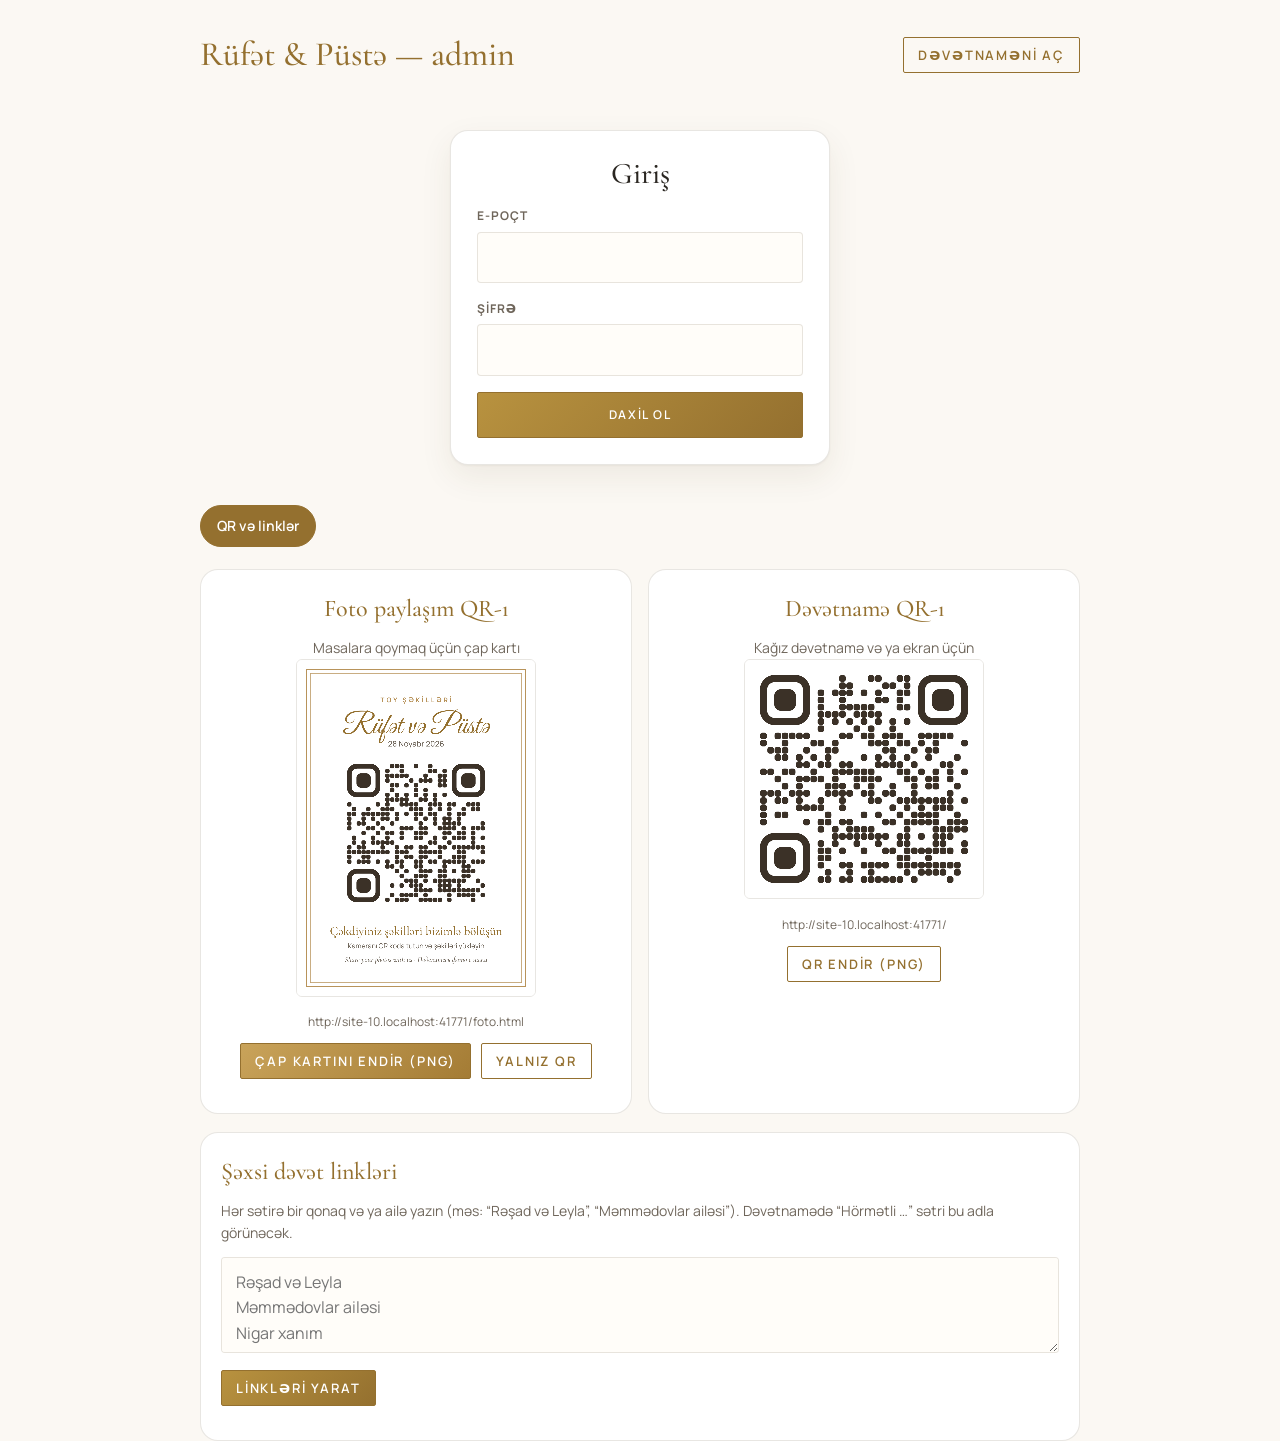
==== commit 7e57e86d: "Add files via upload" ====
--- a/admin.html
+++ b/admin.html
@@ -7,8 +7,8 @@
 <title>Admin — Toy</title>
 <link rel="preconnect" href="https://fonts.googleapis.com">
 <link rel="preconnect" href="https://fonts.gstatic.com" crossorigin>
-<link href="https://fonts.googleapis.com/css2?family=Cormorant+Garamond:ital,wght@0,500;1,500&family=Manrope:wght@400;500;600;700&display=swap" rel="stylesheet">
-<link rel="stylesheet" href="assets/style.css">
+<link href="https://fonts.googleapis.com/css2?family=Great+Vibes&family=Cormorant+Garamond:ital,wght@0,500;1,500&family=Manrope:wght@400;500;600;700&display=swap" rel="stylesheet">
+<link rel="stylesheet" href="assets/style.css?v=7">
 <style>
   body { background: var(--ivory); }
   .wrap { max-width: 920px; }
@@ -127,14 +127,14 @@
   </section>
 </div>
 
-<script src="config.js"></script>
-<script src="assets/core.js"></script>
-<script src="assets/vendor/qrcode.js"></script>
+<script src="config.js?v=7"></script>
+<script src="assets/core.js?v=7"></script>
+<script src="assets/vendor/qrcode.js?v=7"></script>
 <script>
 (function () {
   const T = TOY, W = T.W, $ = id => document.getElementById(id);
   const fmt = s => new Date(s).toLocaleString("az-AZ", { timeZone: "Asia/Baku", day: "2-digit", month: "2-digit", hour: "2-digit", minute: "2-digit" });
-  $("title").textContent = `${W.bride} & ${W.groom} — admin`;
+  $("title").textContent = `${T.first} & ${T.second} — admin`;
   let sb = null, rsvps = [], photos = [];
 
   /* ---------- Tabs ---------- */
@@ -227,7 +227,7 @@
     }
     $("zmsg").textContent = "ZIP faylı yaradılır…";
     const blob = await zip.generateAsync({ type: "blob" }, m => bar.firstChild.style.width = (90 + m.percent / 10) + "%");
-    download(blob, `${W.bride}-${W.groom}-toy-sekilleri.zip`);
+    download(blob, `${T.first}-${T.second}-toy-sekilleri.zip`);
     $("zmsg").textContent = `Hazırdır: ${photos.length - fail} şəkil${fail ? `, ${fail} şəkil alınmadı` : ""}.`;
     btn.disabled = false; setTimeout(() => bar.classList.remove("show"), 1500);
   };
@@ -263,7 +263,7 @@
 
   async function buildQr() {
     $("fotoUrl").textContent = fotoLink(); $("invUrl").textContent = invLink();
-    try { await Promise.all([document.fonts.load('500 120px "Cormorant Garamond"'), document.fonts.load('italic 500 120px "Cormorant Garamond"'), document.fonts.load('700 40px "Manrope"')]); } catch (e) {}
+    try { await Promise.all([document.fonts.load('500 120px "Cormorant Garamond"'), document.fonts.load('italic 500 120px "Cormorant Garamond"'), document.fonts.load('400 120px "Great Vibes"'), document.fonts.load('700 40px "Manrope"')]); } catch (e) {}
     const css = getComputedStyle(document.documentElement), v = n => css.getPropertyValue(n).trim();
     const C = { paper: v("--paper") || "#FBF8F2", gold: v("--gold") || "#B08D57", main: v("--emerald") || "#1E4D3F", deep: v("--emerald-deep") || "#13352B", soft: v("--ink-soft") || "#55605A" };
     // Çap kartı (A6, 300 dpi)
@@ -273,8 +273,8 @@
     x.lineWidth = 1.5; x.strokeRect(70, 70, Wd - 140, H - 140);
     x.textAlign = "center"; x.fillStyle = C.gold;
     x.font = '700 34px "Manrope", sans-serif'; spaced(x, "TOY ŞƏKİLLƏRİ", Wd / 2, 220, 10);
-    x.fillStyle = C.main; x.font = 'italic 500 128px "Cormorant Garamond", serif';
-    x.fillText(`${W.bride} ${W.theme === "white-gold" ? "və" : "&"} ${W.groom}`, Wd / 2, 380, Wd - 200);
+    x.fillStyle = C.main; x.font = '400 150px "Great Vibes", "Cormorant Garamond", serif';
+    x.fillText(`${T.first} ${W.theme === "white-gold" ? "və" : "&"} ${T.second}`, Wd / 2, 380, Wd - 200);
     x.fillStyle = C.soft; x.font = '500 40px "Manrope", sans-serif';
     x.fillText(T.longDate(W.date), Wd / 2, 450);
     const qs = 720, qx = (Wd - qs) / 2, qy = 540;
--- a/assets/style.css
+++ b/assets/style.css
@@ -454,3 +454,12 @@
 [data-theme="white-gold"] .map { filter: sepia(.25) saturate(.85); }
 [data-theme="white-gold"] .wish { border-radius: 4px; border-left: 2px solid var(--gold-soft); }
 [data-theme="white-gold"] .invite-text { font-style: italic; font-size: 19px; color: var(--ink-soft); }
+
+/* Adlar — Great Vibes (əl yazısı) */
+:root { --script: "Great Vibes", "Cormorant Garamond", cursive; }
+[data-theme="white-gold"] .names .nm1, [data-theme="white-gold"] .names .nm2 {
+  font-family: var(--script); font-weight: 400; font-style: normal; font-size: 1.12em; line-height: 1.05; color: var(--ink); -webkit-text-fill-color: currentColor; }
+[data-theme="white-gold"] .names .amp { font-family: var(--serif); }
+[data-theme="white-gold"] .env-card .nm, [data-theme="white-gold"] footer .names, .photo-hero .names { font-family: var(--script); font-style: normal; font-weight: 400; }
+[data-theme="white-gold"] footer .names { font-size: 52px; }
+.photo-hero .names { font-size: clamp(48px, 14vw, 68px); }
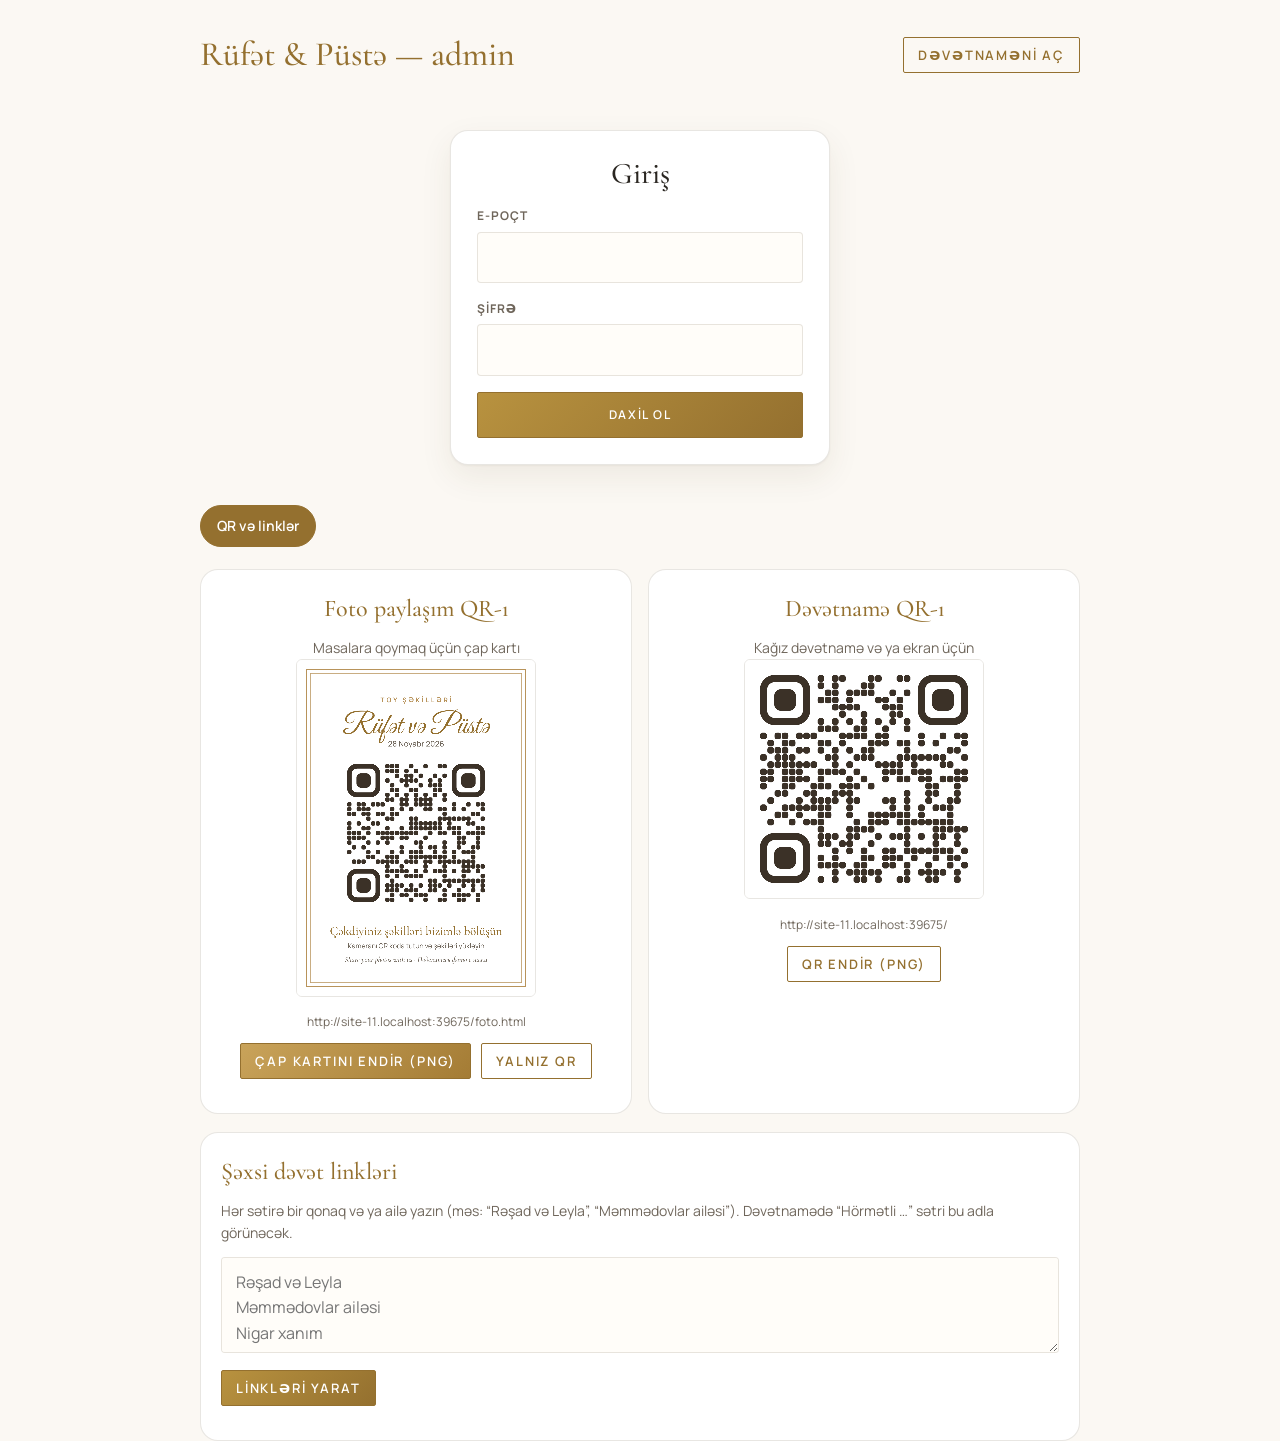
==== commit cc04df93: "Add files via upload" ====
--- a/admin.html
+++ b/admin.html
@@ -8,7 +8,7 @@
 <link rel="preconnect" href="https://fonts.googleapis.com">
 <link rel="preconnect" href="https://fonts.gstatic.com" crossorigin>
 <link href="https://fonts.googleapis.com/css2?family=Great+Vibes&family=Cormorant+Garamond:ital,wght@0,500;1,500&family=Manrope:wght@400;500;600;700&display=swap" rel="stylesheet">
-<link rel="stylesheet" href="assets/style.css?v=7">
+<link rel="stylesheet" href="assets/style.css?v=8">
 <style>
   body { background: var(--ivory); }
   .wrap { max-width: 920px; }
@@ -127,9 +127,9 @@
   </section>
 </div>
 
-<script src="config.js?v=7"></script>
-<script src="assets/core.js?v=7"></script>
-<script src="assets/vendor/qrcode.js?v=7"></script>
+<script src="config.js?v=8"></script>
+<script src="assets/core.js?v=8"></script>
+<script src="assets/vendor/qrcode.js?v=8"></script>
 <script>
 (function () {
   const T = TOY, W = T.W, $ = id => document.getElementById(id);
--- a/assets/style.css
+++ b/assets/style.css
@@ -463,3 +463,9 @@
 [data-theme="white-gold"] .env-card .nm, [data-theme="white-gold"] footer .names, .photo-hero .names { font-family: var(--script); font-style: normal; font-weight: 400; }
 [data-theme="white-gold"] footer .names { font-size: 52px; }
 .photo-hero .names { font-size: clamp(48px, 14vw, 68px); }
+
+/* Adlar — daha açıq, yumşaq qızılı */
+[data-theme="white-gold"] .names .nm1, [data-theme="white-gold"] .names .nm2 {
+  color: #A8854A; -webkit-text-fill-color: #A8854A; text-shadow: 0 1px 0 rgba(255, 255, 255, .6); }
+[data-theme="white-gold"] .names .amp { color: #C9AB76; -webkit-text-fill-color: #C9AB76; }
+[data-theme="white-gold"] .env-card .nm, [data-theme="white-gold"] footer .names { color: #A8854A; -webkit-text-fill-color: #A8854A; }
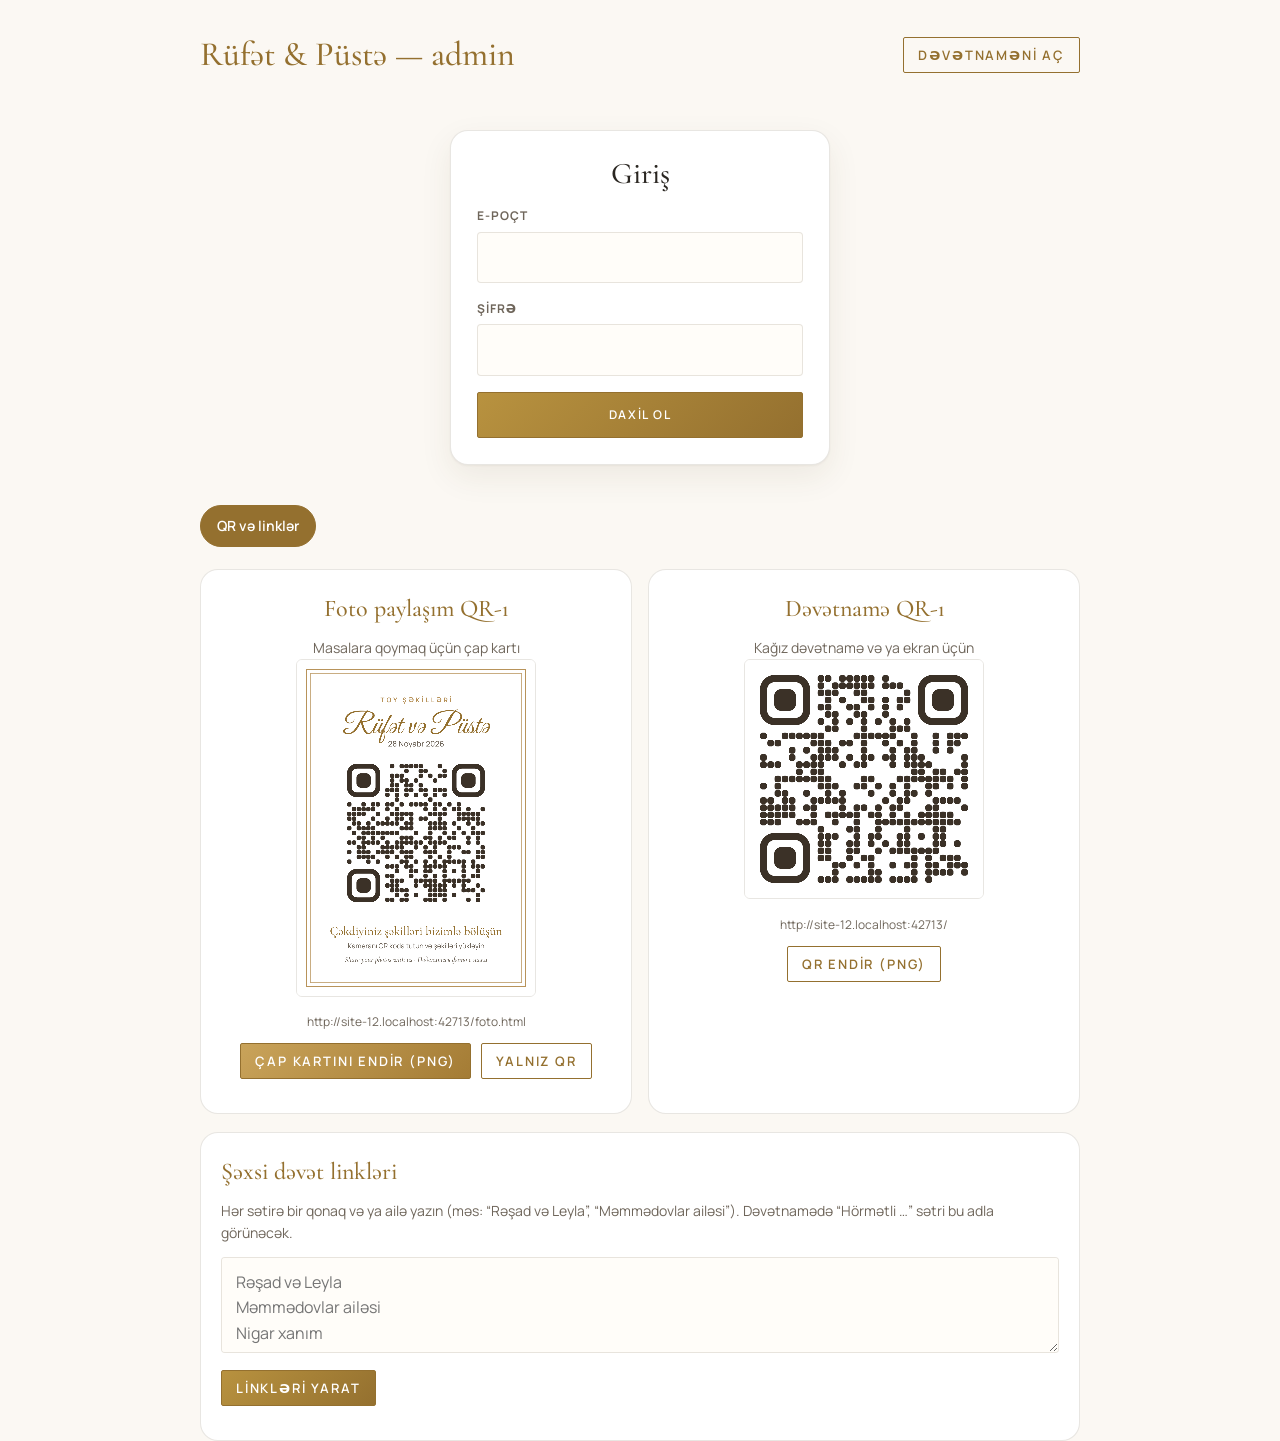
==== commit 3090b74f: "Add files via upload" ====
--- a/admin.html
+++ b/admin.html
@@ -8,7 +8,7 @@
 <link rel="preconnect" href="https://fonts.googleapis.com">
 <link rel="preconnect" href="https://fonts.gstatic.com" crossorigin>
 <link href="https://fonts.googleapis.com/css2?family=Great+Vibes&family=Cormorant+Garamond:ital,wght@0,500;1,500&family=Manrope:wght@400;500;600;700&display=swap" rel="stylesheet">
-<link rel="stylesheet" href="assets/style.css?v=8">
+<link rel="stylesheet" href="assets/style.css?v=9">
 <style>
   body { background: var(--ivory); }
   .wrap { max-width: 920px; }
@@ -127,9 +127,9 @@
   </section>
 </div>
 
-<script src="config.js?v=8"></script>
-<script src="assets/core.js?v=8"></script>
-<script src="assets/vendor/qrcode.js?v=8"></script>
+<script src="config.js?v=9"></script>
+<script src="assets/core.js?v=9"></script>
+<script src="assets/vendor/qrcode.js?v=9"></script>
 <script>
 (function () {
   const T = TOY, W = T.W, $ = id => document.getElementById(id);
--- a/assets/style.css
+++ b/assets/style.css
@@ -469,3 +469,11 @@
   color: #A8854A; -webkit-text-fill-color: #A8854A; text-shadow: 0 1px 0 rgba(255, 255, 255, .6); }
 [data-theme="white-gold"] .names .amp { color: #C9AB76; -webkit-text-fill-color: #C9AB76; }
 [data-theme="white-gold"] .env-card .nm, [data-theme="white-gold"] footer .names { color: #A8854A; -webkit-text-fill-color: #A8854A; }
+
+/* Mobil: səhifə sağa-sola sürüşməsin */
+html, body { max-width: 100%; overflow-x: hidden; }
+@supports (overflow: clip) { html, body { overflow-x: clip; } }
+body { overscroll-behavior-x: none; touch-action: pan-y pinch-zoom; }
+main, header, section, footer, .intro { max-width: 100vw; overflow-x: clip; }
+.garland.left { left: 0; }
+.garland.right { right: 0; }
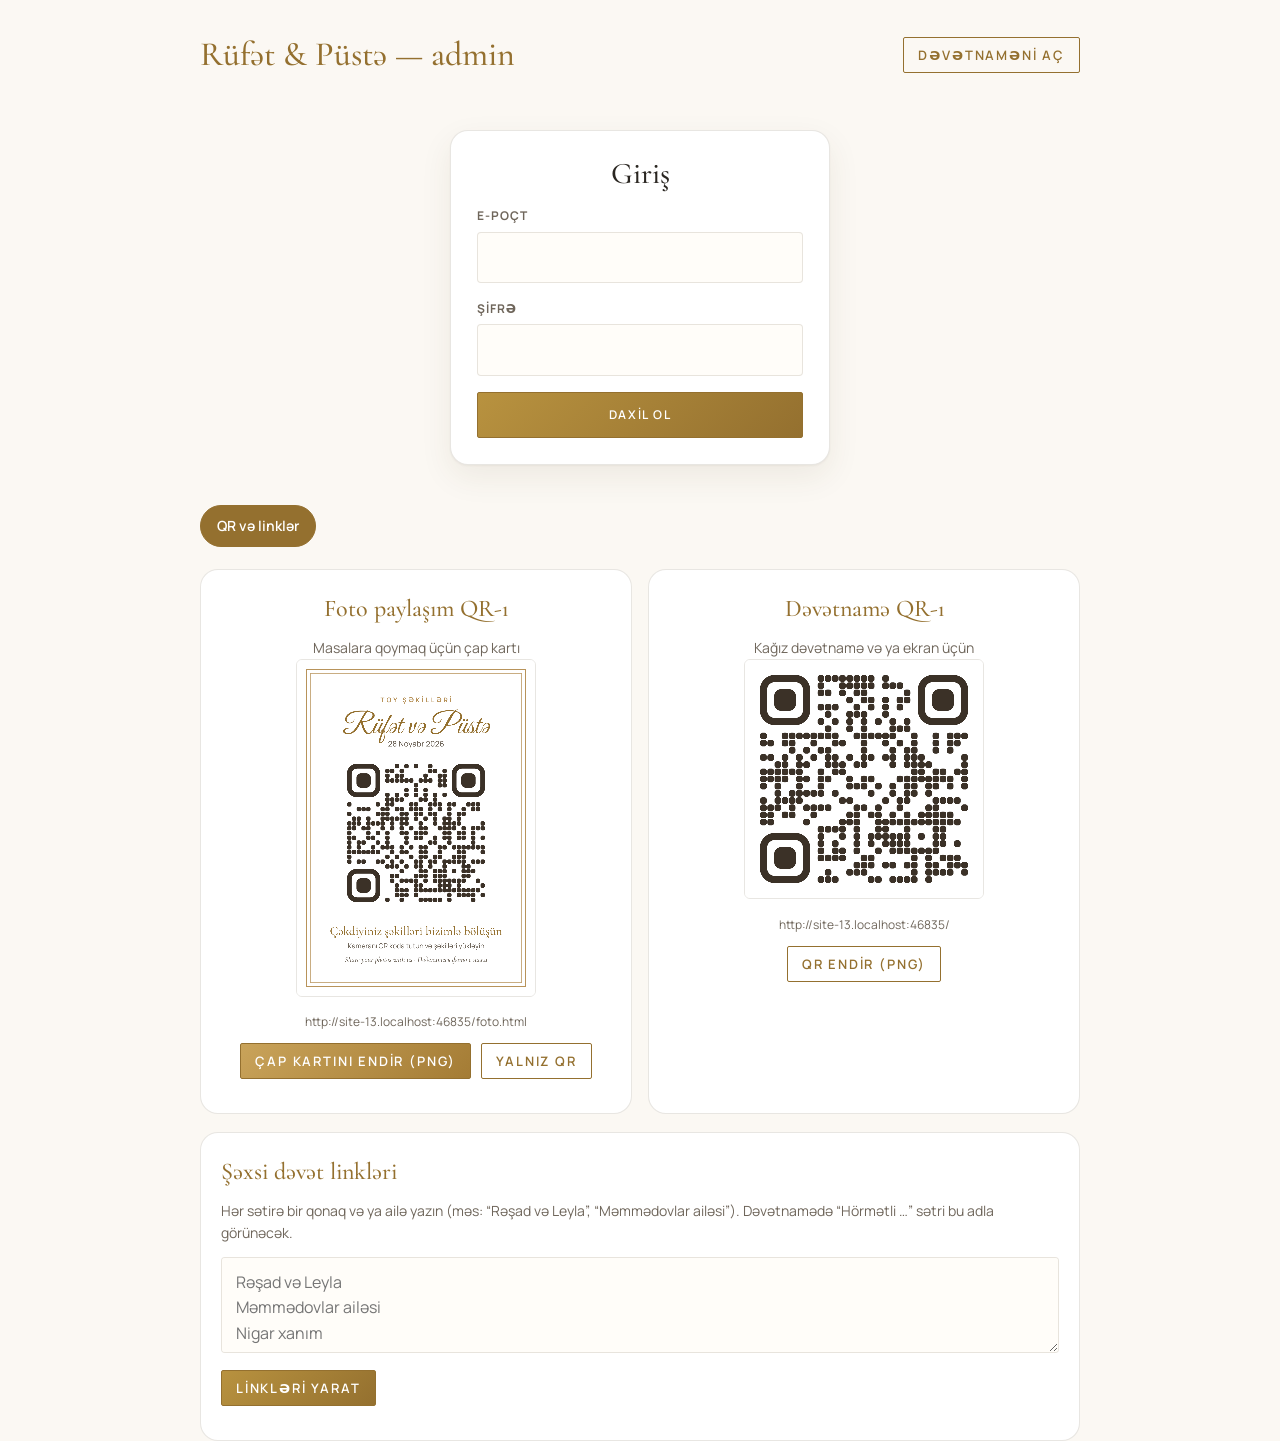
==== commit 07f3e76f: "Add files via upload" ====
--- a/admin.html
+++ b/admin.html
@@ -8,7 +8,7 @@
 <link rel="preconnect" href="https://fonts.googleapis.com">
 <link rel="preconnect" href="https://fonts.gstatic.com" crossorigin>
 <link href="https://fonts.googleapis.com/css2?family=Great+Vibes&family=Cormorant+Garamond:ital,wght@0,500;1,500&family=Manrope:wght@400;500;600;700&display=swap" rel="stylesheet">
-<link rel="stylesheet" href="assets/style.css?v=9">
+<link rel="stylesheet" href="assets/style.css?v=10">
 <style>
   body { background: var(--ivory); }
   .wrap { max-width: 920px; }
@@ -127,9 +127,9 @@
   </section>
 </div>
 
-<script src="config.js?v=9"></script>
-<script src="assets/core.js?v=9"></script>
-<script src="assets/vendor/qrcode.js?v=9"></script>
+<script src="config.js?v=10"></script>
+<script src="assets/core.js?v=10"></script>
+<script src="assets/vendor/qrcode.js?v=10"></script>
 <script>
 (function () {
   const T = TOY, W = T.W, $ = id => document.getElementById(id);
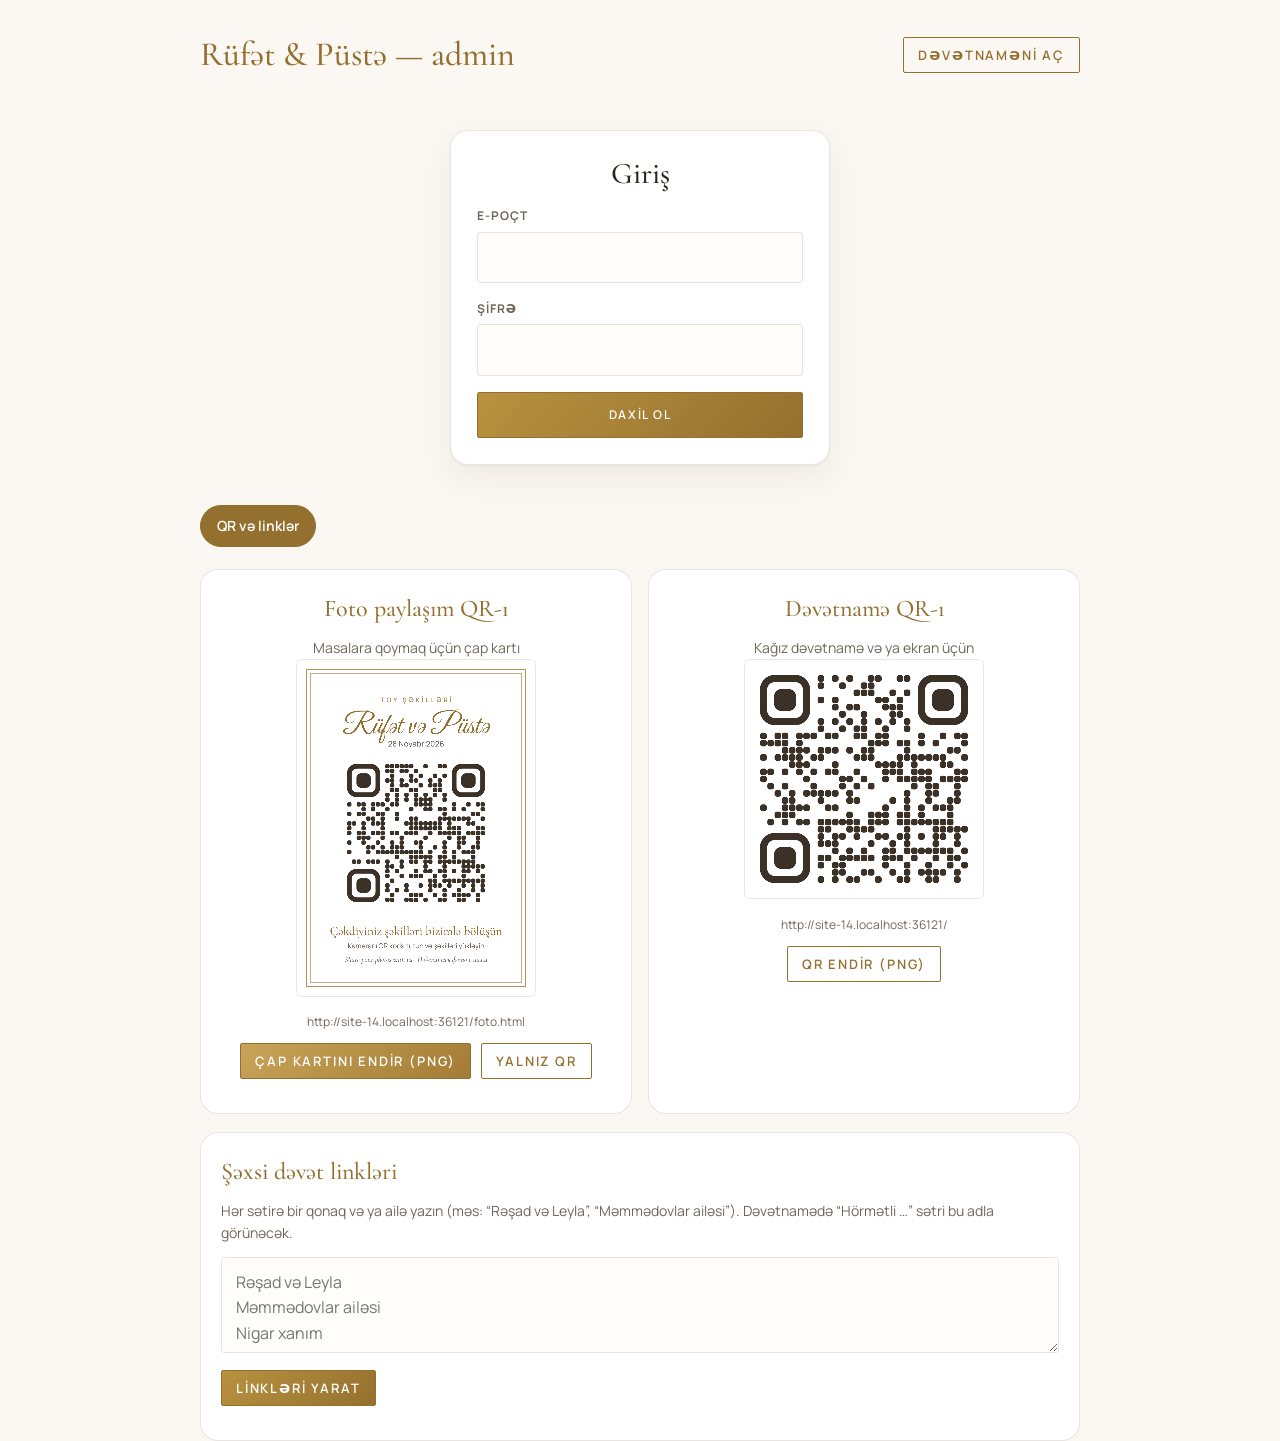
==== commit ec50ef8e: "Add files via upload" ====
--- a/admin.html
+++ b/admin.html
@@ -8,7 +8,7 @@
 <link rel="preconnect" href="https://fonts.googleapis.com">
 <link rel="preconnect" href="https://fonts.gstatic.com" crossorigin>
 <link href="https://fonts.googleapis.com/css2?family=Great+Vibes&family=Cormorant+Garamond:ital,wght@0,500;1,500&family=Manrope:wght@400;500;600;700&display=swap" rel="stylesheet">
-<link rel="stylesheet" href="assets/style.css?v=10">
+<link rel="stylesheet" href="assets/style.css?v=11">
 <style>
   body { background: var(--ivory); }
   .wrap { max-width: 920px; }
@@ -127,9 +127,9 @@
   </section>
 </div>
 
-<script src="config.js?v=10"></script>
-<script src="assets/core.js?v=10"></script>
-<script src="assets/vendor/qrcode.js?v=10"></script>
+<script src="config.js?v=11"></script>
+<script src="assets/core.js?v=11"></script>
+<script src="assets/vendor/qrcode.js?v=11"></script>
 <script>
 (function () {
   const T = TOY, W = T.W, $ = id => document.getElementById(id);
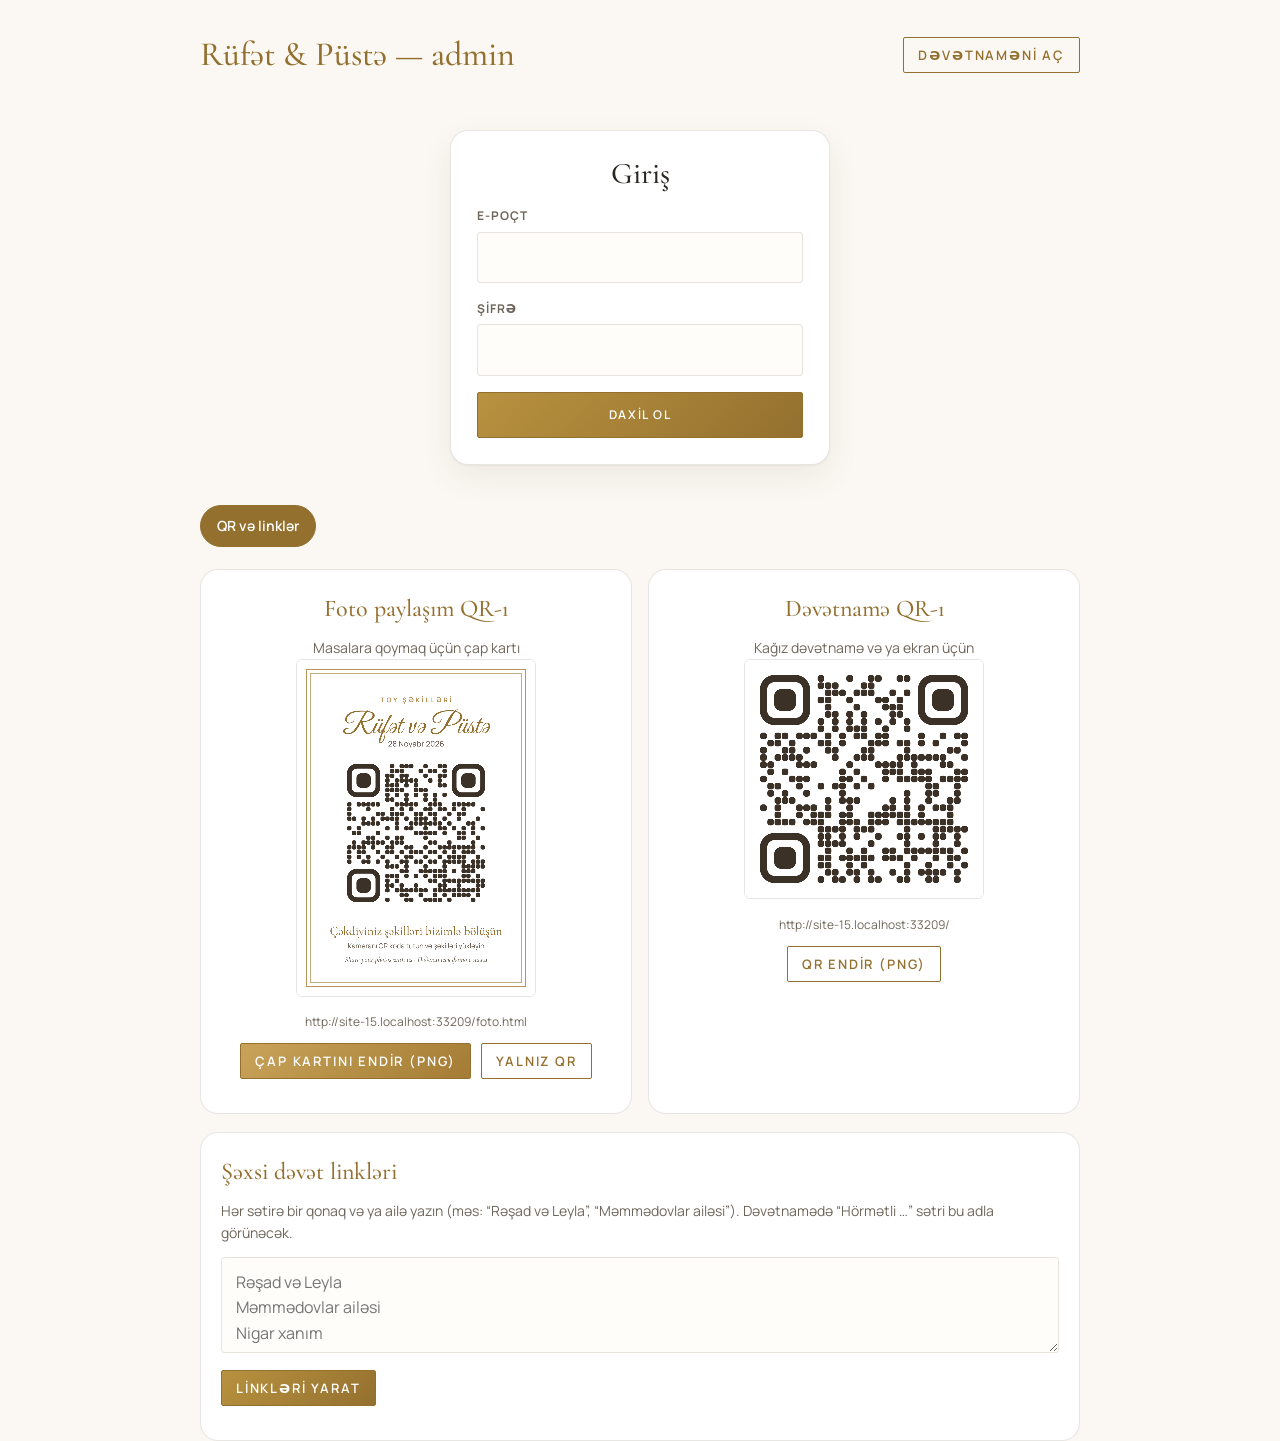
==== commit ac58c521: "Add files via upload" ====
--- a/admin.html
+++ b/admin.html
@@ -8,7 +8,7 @@
 <link rel="preconnect" href="https://fonts.googleapis.com">
 <link rel="preconnect" href="https://fonts.gstatic.com" crossorigin>
 <link href="https://fonts.googleapis.com/css2?family=Great+Vibes&family=Cormorant+Garamond:ital,wght@0,500;1,500&family=Manrope:wght@400;500;600;700&display=swap" rel="stylesheet">
-<link rel="stylesheet" href="assets/style.css?v=11">
+<link rel="stylesheet" href="assets/style.css?v=15">
 <style>
   body { background: var(--ivory); }
   .wrap { max-width: 920px; }
@@ -127,9 +127,9 @@
   </section>
 </div>
 
-<script src="config.js?v=11"></script>
-<script src="assets/core.js?v=11"></script>
-<script src="assets/vendor/qrcode.js?v=11"></script>
+<script src="config.js?v=15"></script>
+<script src="assets/core.js?v=15"></script>
+<script src="assets/vendor/qrcode.js?v=15"></script>
 <script>
 (function () {
   const T = TOY, W = T.W, $ = id => document.getElementById(id);
--- a/assets/style.css
+++ b/assets/style.css
@@ -477,3 +477,22 @@
 main, header, section, footer, .intro { max-width: 100vw; overflow-x: clip; }
 .garland.left { left: 0; }
 .garland.right { right: 0; }
+
+/* Geri sayım — kiçik ekranlarda dörd qutu da tam görünsün */
+[data-theme="white-gold"] .countdown { display: grid; grid-template-columns: repeat(4, minmax(0, 1fr)); gap: clamp(6px, 3vw, 16px); width: 100%; max-width: 340px; padding: 0 2px; }
+[data-theme="white-gold"] .cd-cell { min-width: 0; min-height: 64px; overflow: visible; }
+@supports not (aspect-ratio: 1) { [data-theme="white-gold"] .cd-cell { padding: 18px 0; } }
+[data-theme="white-gold"] .cd-num { font-size: clamp(22px, 7.2vw, 28px); }
+[data-theme="white-gold"] .cd-lbl { font-size: clamp(8px, 2.4vw, 9px); letter-spacing: .14em; }
+
+/* Musiqi düyməsi: musiqi başlayandan bir neçə saniyə sonra kiçik dairəyə çevrilir, heç nəyi örtmür */
+.music-btn { transition: padding .4s ease, gap .4s ease; }
+.music-btn .mb-lbl { transition: max-width .4s ease, opacity .3s ease; max-width: 200px; overflow: hidden; }
+.music-btn.compact { padding: 0 6px; gap: 0; }
+.music-btn.compact .mb-lbl { max-width: 0; opacity: 0; }
+
+/* Adlar pilləli: Rüfət solda, Püstə sağda */
+[data-theme="white-gold"] .names { max-width: 360px; margin-left: auto; margin-right: auto; }
+[data-theme="white-gold"] .names .nm1 { text-align: center; transform: translateX(-11%); }
+[data-theme="white-gold"] .names .nm2 { text-align: center; transform: translateX(11%); }
+[data-theme="white-gold"] .names .amp { margin: 4px 0 6px; }
